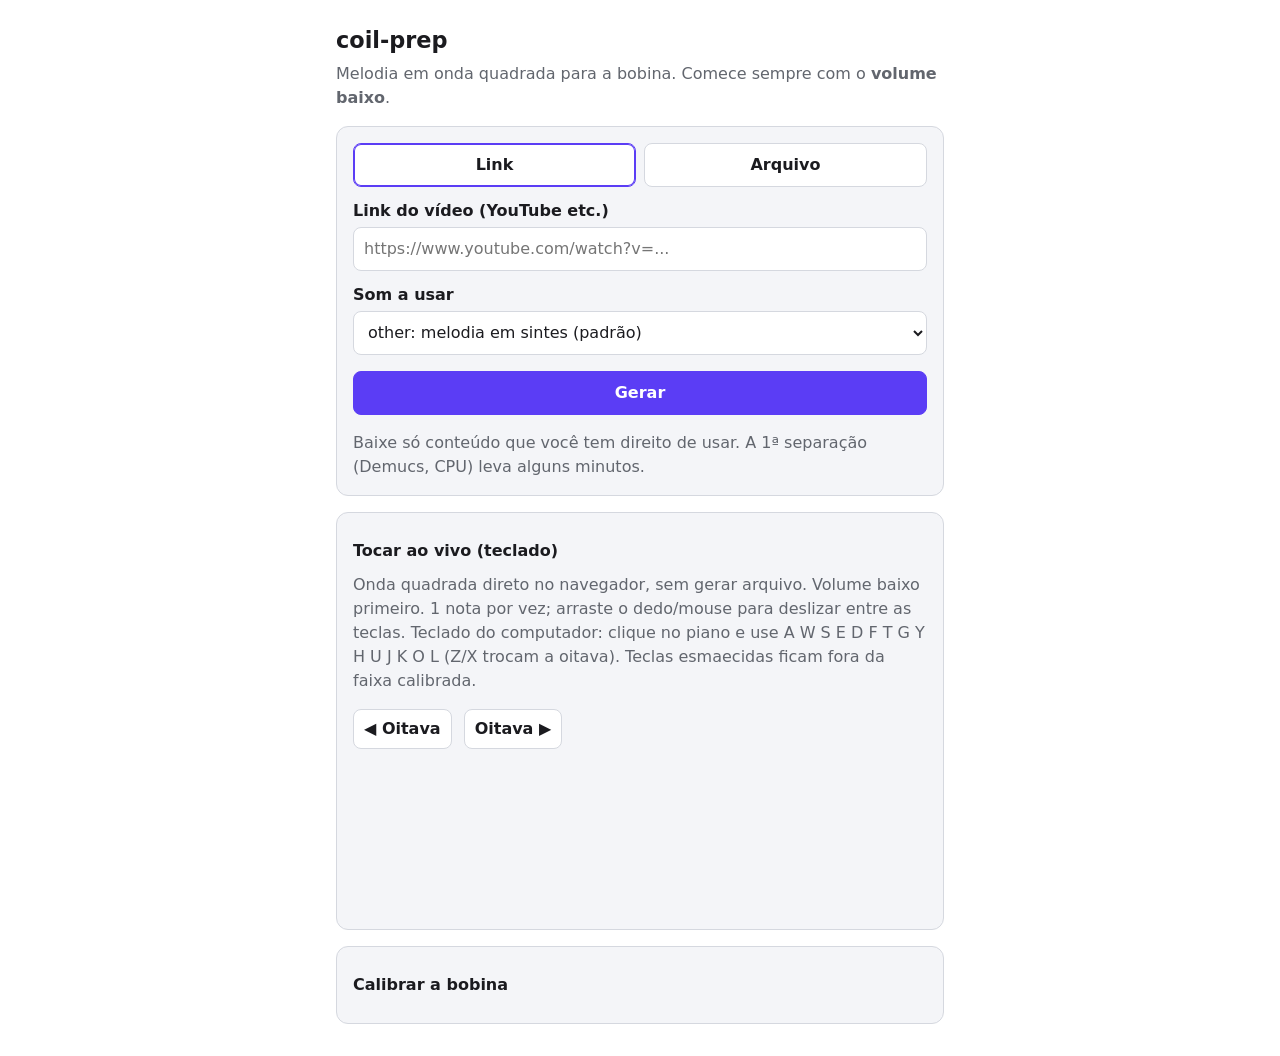
==== src/coil_prep/web/static/index.html @ ce73d296 "feat: métrica de fidelidade da onda quadrada e presets de estilo (duty x gate) Mede nota, início, en" ====
<!doctype html>
<html lang="pt-BR">
<head>
<meta charset="utf-8">
<meta name="viewport" content="width=device-width, initial-scale=1">
<title>coil-prep</title>
<link rel="icon" type="image/svg+xml" href="/favicon.svg">
<style>
  :root { --bg:#fff; --fg:#1b1b1f; --muted:#62666e; --card:#f4f5f8; --line:#d5d8df; --accent:#5b3df5; --accent-fg:#fff; --bad:#c62828; --warn:#8a5a00; }
  @media (prefers-color-scheme: dark) {
    :root { --bg:#121216; --fg:#ececf1; --muted:#9aa0ab; --card:#1c1c23; --line:#33343d; --accent:#8c78ff; --accent-fg:#101014; --bad:#ff7b72; --warn:#e3b341; }
  }
  * { box-sizing: border-box; }
  body { margin:0; background:var(--bg); color:var(--fg); font:16px/1.5 system-ui, sans-serif; }
  main { max-width:640px; margin:0 auto; padding:16px; }
  h1 { font-size:1.4rem; margin:8px 0 4px; }
  p.sub { color:var(--muted); margin:0 0 16px; }
  .card { background:var(--card); border:1px solid var(--line); border-radius:12px; padding:16px; margin-bottom:16px; }
  label { display:block; font-weight:600; margin:12px 0 4px; }
  label:first-child { margin-top:0; }
  input[type=url], input[type=file], select { width:100%; min-height:44px; padding:8px 10px; font:inherit; color:var(--fg); background:var(--bg); border:1px solid var(--line); border-radius:8px; }
  .tabs { display:flex; gap:8px; margin-bottom:12px; }
  .tabs button { flex:1; }
  button { min-height:44px; padding:8px 14px; font:inherit; font-weight:600; border-radius:8px; border:1px solid var(--line); background:var(--bg); color:var(--fg); cursor:pointer; }
  button.primary { background:var(--accent); color:var(--accent-fg); border-color:var(--accent); width:100%; margin-top:16px; }
  button[aria-pressed=true] { border-color:var(--accent); box-shadow:inset 0 0 0 1px var(--accent); }
  button:disabled { opacity:.5; cursor:not-allowed; }
  audio { width:100%; margin:4px 0 12px; }
  .hidden { display:none; }
  .muted { color:var(--muted); }
  .error { color:var(--bad); white-space:pre-wrap; }
  .warn { color:var(--warn); }
  .spin { display:inline-block; width:14px; height:14px; border:2px solid var(--line); border-top-color:var(--accent); border-radius:50%; animation:spin 1s linear infinite; vertical-align:-2px; margin-right:6px; }
  @keyframes spin { to { transform:rotate(360deg); } }
  .row { display:flex; gap:8px; }
  .row > * { flex:1; }
  input[type=number] { width:100%; min-height:44px; padding:8px 10px; font:inherit; color:var(--fg); background:var(--bg); border:1px solid var(--line); border-radius:8px; }
  details summary { cursor:pointer; font-weight:600; min-height:44px; display:flex; align-items:center; }
  table { width:100%; border-collapse:collapse; margin:8px 0; font-variant-numeric:tabular-nums; }
  td, th { text-align:left; padding:2px 8px 2px 0; }
  canvas#roll { width:100%; display:block; touch-action:none; border:1px solid var(--line); border-radius:8px; outline-offset:2px; }
  .toolbar { display:flex; flex-wrap:wrap; gap:6px; margin:8px 0; align-items:center; }
  .toolbar button { min-height:40px; padding:4px 10px; }
  .toolbar .tool.on { background:var(--accent); color:var(--bg); border-color:var(--accent); }
  .toolbar select { width:auto; min-height:40px; }
  .toolbar label { margin:0; font-weight:400; display:inline-flex; align-items:center; gap:6px; }
  details.help { margin:8px 0; }
  .kb { position:relative; height:150px; user-select:none; touch-action:none; outline-offset:2px; border-radius:8px; }
  .kb .key { position:absolute; top:0; margin:0; padding:0; min-height:0; border-radius:0 0 6px 6px; touch-action:none; }
  .kb .white { height:100%; background:#fff; color:#333; border:1px solid #9a9ea8; display:flex; align-items:flex-end; justify-content:center; padding-bottom:4px; }
  .kb .white span { font-size:.7rem; pointer-events:none; }
  .kb .black { height:60%; background:#222; border:1px solid #000; z-index:2; }
  .kb .out { opacity:.45; }
  .kb .white.on { background:var(--accent); color:var(--accent-fg); }
  .kb .black.on { background:var(--accent); }
  a.dl { display:inline-block; margin-top:4px; color:var(--accent); }
</style>
</head>
<body>
<main>
  <h1>coil-prep</h1>
  <p class="sub">Melodia em onda quadrada para a bobina. Comece sempre com o <strong>volume baixo</strong>.</p>

  <form id="form" class="card">
    <div class="tabs" role="group" aria-label="Fonte">
      <button type="button" id="tab-url" aria-pressed="true">Link</button>
      <button type="button" id="tab-file" aria-pressed="false">Arquivo</button>
    </div>
    <div id="box-url">
      <label for="url">Link do vídeo (YouTube etc.)</label>
      <input id="url" type="url" placeholder="https://www.youtube.com/watch?v=..." autocomplete="off">
    </div>
    <div id="box-file" class="hidden">
      <label for="file">Arquivo de áudio ou .mid (até 100 MB)</label>
      <input id="file" type="file" accept="audio/*,.mid,.midi,.opus,.webm">
      <details id="bm" style="margin-top:8px">
        <summary>Buscar MIDI no BitMidi</summary>
        <div class="row">
          <input id="bm-q" type="search" placeholder="ex.: mario" autocomplete="off" style="flex:3;min-height:44px;padding:8px 10px;font:inherit;color:var(--fg);background:var(--bg);border:1px solid var(--line);border-radius:8px">
          <button type="button" id="bm-go">Buscar</button>
        </div>
        <ul id="bm-list" style="padding-left:20px"></ul>
        <div class="row"><button type="button" id="bm-prev" class="hidden">‹ Anterior</button><button type="button" id="bm-next" class="hidden">Próxima ›</button></div>
        <p id="bm-msg" class="muted" style="margin:6px 0 0">Abra a página, baixe o .mid e selecione-o no campo acima (ou arraste-o para ele). O app não baixa os arquivos por você.</p>
      </details>
    </div>
    <label for="stem">Som a usar</label>
    <select id="stem">
      <option value="other">other: melodia em sintes (padrão)</option>
      <option value="vocals">vocals: voz cantada</option>
      <option value="mix">mix completo (sem separar)</option>
    </select>
    <p id="hint" class="muted hidden" style="margin:6px 0 0"></p>
    <button class="primary" id="go" type="submit">Gerar</button>
    <p class="muted" style="margin-bottom:0">Baixe só conteúdo que você tem direito de usar. A 1ª separação (Demucs, CPU) leva alguns minutos.</p>
  </form>

  <section class="card" id="kb-box">
    <details open>
      <summary>Tocar ao vivo (teclado)</summary>
      <p class="muted" style="margin-top:0">Onda quadrada direto no navegador, sem gerar arquivo. Volume baixo primeiro. 1 nota por vez; arraste o dedo/mouse para deslizar entre as teclas. Teclado do computador: clique no piano e use A W S E D F T G Y H U J K O L (Z/X trocam a oitava). Teclas esmaecidas ficam fora da faixa calibrada.</p>
      <div class="toolbar">
        <button type="button" id="kb-down" aria-label="Oitava abaixo">◀ Oitava</button>
        <strong id="kb-oct" aria-live="polite"></strong>
        <button type="button" id="kb-up" aria-label="Oitava acima">Oitava ▶</button>
      </div>
      <div class="kb" tabindex="0" role="group" aria-label="Teclado de piano (C2 a B6)"></div>
      <p id="kb-info" class="muted" style="margin:6px 0 0" aria-live="polite"></p>
    </details>
  </section>

  <section id="status" class="card hidden" aria-live="polite"></section>

  <section id="result" class="card hidden">
    <label>Resultado (onda quadrada)</label>
    <audio id="audio-result" controls preload="none"></audio>
    <label for="speed">Velocidade (mantém o tom; vale também para o download do WAV)</label>
    <select id="speed">
      <option value="0.5">0,5x</option><option value="0.75">0,75x</option>
      <option value="1" selected>1x</option><option value="1.25">1,25x</option><option value="1.5">1,5x</option>
    </select>
    <div id="box-style">
      <label for="style">Estilo da onda (timbre)</label>
      <select id="style"></select>
      <p id="style-info" class="muted" style="margin:4px 0 0"></p>
    </div>
    <div id="box-original">
      <label>Original</label>
      <audio id="audio-original" controls preload="none"></audio>
    </div>
    <div id="editor">
      <label>Editor de notas</label>
      <div class="toolbar" role="toolbar" aria-label="Ferramentas">
        <button type="button" id="ed-play" title="Tocar/pausar (Espaço)">▶</button>
        <button type="button" id="tool-select" class="tool on" aria-pressed="true" title="Selecionar (E): arraste para selecionar várias">↖ Selecionar</button>
        <button type="button" id="tool-draw" class="tool" aria-pressed="false" title="Desenhar (P): arraste para criar uma nota">✏ Desenhar</button>
        <select id="ed-snap" aria-label="Grade" title="Grade (Alt ignora)">
          <option value="0">Grade: livre</option><option value="0.01">10 ms</option>
          <option value="0.05" selected>50 ms</option><option value="0.1">100 ms</option><option value="0.25">250 ms</option>
        </select>
      </div>
      <div class="toolbar">
        <button type="button" id="ed-undo" title="Desfazer (Ctrl+Z)">↶</button>
        <button type="button" id="ed-redo" title="Refazer (Ctrl+Shift+Z)">↷</button>
        <button type="button" id="ed-dup" title="Duplicar seleção (Ctrl+D)">⧉ Duplicar</button>
        <button type="button" id="ed-del" title="Excluir (Delete)">🗑 Excluir</button>
        <button type="button" id="ed-zout" aria-label="Diminuir zoom" title="Zoom − (Ctrl+roda)">−</button>
        <button type="button" id="ed-zin" aria-label="Aumentar zoom" title="Zoom +">+</button>
        <button type="button" id="ed-fit" title="Ajustar tudo na tela (F)">⤢ Ajustar</button>
      </div>
      <div class="toolbar">
        <label><input type="checkbox" id="ed-preview" checked> Ouvir nota ao editar</label>
        <label><input type="checkbox" id="ed-follow" checked> Seguir cursor</label>
      </div>
      <canvas id="roll" aria-label="Editor de notas (piano roll)"></canvas>
      <div class="toolbar">
        <button type="button" class="primary" id="ed-apply" style="margin:0;width:auto" disabled>Aplicar e ouvir</button>
        <button type="button" id="ed-reset">Restaurar geradas</button>
      </div>
      <p id="ed-sel" class="muted" style="margin:4px 0;min-height:1.3em" aria-live="polite"></p>
      <p id="ed-msg" class="muted" style="margin:4px 0"></p>
      <details class="help"><summary>Como editar</summary>
        <p class="muted"><strong>Mouse:</strong> arraste uma nota para mover (tempo e tom); arraste as bordas para mudar a duração; no espaço vazio, arraste para selecionar várias (Shift soma); botão direito exclui; Ctrl+arrastar copia; Alt ignora a grade. Duplo clique cria uma nota; com a ferramenta Desenhar, clique e arraste cria. Roda do mouse rola, Ctrl+roda dá zoom. Clique na régua para posicionar o cursor, no teclado à esquerda para ouvir o tom.<br>
        <strong>Teclado:</strong> Espaço toca/pausa · Delete exclui · Ctrl+A tudo · Ctrl+C/X/V copia/recorta/cola no cursor · Ctrl+D duplica · Ctrl+Z/Shift+Z desfaz/refaz · setas movem (Shift = passo maior ou oitava) · E/P trocam a ferramenta · F ajusta o zoom · Esc limpa a seleção.<br>
        <strong>Toque:</strong> toque numa nota para selecionar e arraste para mover; arraste uma borda para a duração; arraste no vazio para rolar; segure e arraste no vazio para selecionar várias; pinça dá zoom e dois dedos rolam; toque duas vezes no vazio para criar.<br>
        Notas tracejadas mostram o que o app gerou e você mudou ou apagou; notas vermelhas se sobrepõem (a bobina toca uma por vez, então a anterior será cortada). O tom fica sempre dentro da faixa calibrada. Depois de editar, clique em "Aplicar e ouvir".</p>
      </details>
    </div>
    <div id="box-part" class="hidden">
      <label for="part">Trilha do MIDI (a melodia)</label>
      <select id="part"></select>
      <p class="muted" style="margin:4px 0 0">No automático, a trilha que mais parece a melodia manda e outras trilhas só preenchem as pausas dela (a melodia costuma passar de um instrumento para outro). Se saiu errado, escolha uma trilha só.</p>
    </div>
    <p id="summary" class="muted"></p>
    <p id="warnings" class="warn"></p>
    <a id="download" class="dl">Baixar WAV</a> · <a id="download-mp3" class="dl">Baixar MP3</a>
    <div id="rate" style="margin-top:16px">
      <label>Como soou na bobina?</label>
      <div class="row">
        <button type="button" id="good">👍 Soou bem</button>
        <button type="button" id="bad">👎 Soou ruim</button>
      </div>
      <div id="tag-box" class="hidden" style="margin-top:8px">
        <select id="tag" aria-label="O que deu errado?"></select>
        <button type="button" id="save-bad" style="margin-top:8px;width:100%">Salvar avaliação</button>
      </div>
    </div>
    <p id="rate-msg" class="muted"></p>
  </section>

  <section class="card">
    <details id="cal">
      <summary>Calibrar a bobina</summary>
      <p class="muted">Faixa atual: <strong id="cal-current">100–800 Hz (padrão)</strong>. Toque os tons com o volume <strong>BAIXO</strong> na bobina, anote quais soam como nota clara e informe o menor e o maior Hz.</p>
      <audio id="audio-tones" controls preload="none" src="/api/calibrate/tones.wav"></audio>
      <table id="tone-table"></table>
      <div class="row">
        <div><label for="min-hz">Menor Hz</label><input id="min-hz" type="number" min="1" step="any" inputmode="decimal"></div>
        <div><label for="max-hz">Maior Hz</label><input id="max-hz" type="number" min="1" step="any" inputmode="decimal"></div>
      </div>
      <button class="primary" id="save-cal" type="button">Salvar calibragem</button>
      <p id="cal-msg" class="muted"></p>
    </details>
  </section>
</main>
<script src="/static/editor.js"></script>
<script src="/static/piano.js"></script>
<script>
const $ = (id) => document.getElementById(id);
let mode = "url", timer = null, currentJob = null;

function setMode(m) {
  mode = m;
  $("tab-url").setAttribute("aria-pressed", m === "url");
  $("tab-file").setAttribute("aria-pressed", m === "file");
  $("box-url").classList.toggle("hidden", m !== "url");
  $("box-file").classList.toggle("hidden", m !== "file");
}
$("tab-url").onclick = () => setMode("url");
$("tab-file").onclick = () => setMode("file");

let bmPage = 0;
async function bmSearch(page) {
  const q = $("bm-q").value.trim();
  if (!q) { $("bm-msg").textContent = "Digite o que buscar."; return; }
  $("bm-msg").textContent = "Buscando...";
  try {
    const res = await fetch(`/api/bitmidi/search?q=${encodeURIComponent(q)}&page=${page}`);
    const data = await res.json();
    if (!res.ok) throw new Error(data.detail || "erro na busca");
    bmPage = page;
    const ul = $("bm-list");
    ul.textContent = "";
    for (const r of data.results) {
      const li = document.createElement("li"), a = document.createElement("a");
      a.href = r.url; a.target = "_blank"; a.rel = "noopener noreferrer"; a.textContent = r.name;
      li.appendChild(a); ul.appendChild(li);
    }
    $("bm-prev").classList.toggle("hidden", page === 0);
    $("bm-next").classList.toggle("hidden", !data.has_next);
    $("bm-msg").textContent = data.results.length
      ? "Abra a página, baixe o .mid e selecione-o no campo acima (ou arraste-o para ele)."
      : "Nenhum resultado.";
  } catch (e) { $("bm-msg").textContent = String(e.message || e); }
}
$("bm-go").onclick = () => bmSearch(0);
$("bm-q").onkeydown = (e) => { if (e.key === "Enter") { e.preventDefault(); bmSearch(0); } };
$("bm-prev").onclick = () => bmSearch(bmPage - 1);
$("bm-next").onclick = () => bmSearch(bmPage + 1);

function showStatus(html, isError) {
  const s = $("status");
  s.classList.remove("hidden");
  s.className = "card" + (isError ? " error" : "");
  s.textContent = "";
  if (!isError) { const sp = document.createElement("span"); sp.className = "spin"; s.appendChild(sp); }
  s.appendChild(document.createTextNode(html));
}

let roll = null, previewCtx = null, baseUrl = "";

function previewTone(p) {
  if (!$("ed-preview").checked) return;
  previewCtx = previewCtx || new AudioContext();
  const o = previewCtx.createOscillator(), g = previewCtx.createGain();
  o.type = "square"; o.frequency.value = 440 * 2 ** ((p - 69) / 12);
  g.gain.value = 0.05; o.connect(g); g.connect(previewCtx.destination);
  o.start(); o.stop(previewCtx.currentTime + 0.15);
}

async function loadNotes() {
  const res = await fetch(`/api/jobs/${currentJob}/notes`);
  if (!res.ok) return;
  const d = await res.json();
  if (!roll) {
    roll = new PianoRoll($("roll"), {
      onChange: () => { $("ed-apply").disabled = !roll.dirty; $("ed-msg").textContent = roll.dirty ? "Alterações ainda não aplicadas ao áudio." : ""; },
      onSeek: (t) => { $("audio-result").currentTime = t / speed; roll.setPlayhead(t); },
      onPreview: previewTone,
      onTogglePlay: () => { const a = $("audio-result"); a.paused ? a.play().catch(() => {}) : a.pause(); },
      onSelect: showSelection,
      onTool: (t) => { for (const k of ["select", "draw"]) { const b = $("tool-" + k); b.classList.toggle("on", k === t); b.setAttribute("aria-pressed", k === t); } },
    });
    roll.setSnap(parseFloat($("ed-snap").value)); roll.follow = $("ed-follow").checked;
  }
  roll.setData({ notes: d.notes, generated: d.generated, minPitch: d.min_pitch, maxPitch: d.max_pitch });
  $("ed-apply").disabled = true; $("ed-msg").textContent = "";
}

async function putNotes(notes) {
  const res = await fetch(`/api/jobs/${currentJob}/notes`, {
    method: "PUT", headers: { "Content-Type": "application/json" }, body: JSON.stringify({ notes }),
  });
  const body = await res.json().catch(() => ({}));
  if (!res.ok) { $("ed-msg").textContent = typeof body.detail === "string" ? body.detail : "Não consegui aplicar as edições."; return false; }
  roll.setData({ notes: body.notes, generated: body.generated, minPitch: body.min_pitch, maxPitch: body.max_pitch });
  setResultSrc();
  $("summary").textContent = `${body.notes.length} trechos | faixa ${body.min_hz}–${body.max_hz} Hz | pico ${body.peak_db} dBFS`;
  $("ed-apply").disabled = true; $("ed-msg").textContent = "Áudio atualizado.";
  return true;
}

$("ed-apply").onclick = async () => { if (roll && await putNotes(roll.getNotes())) $("audio-result").play().catch(() => {}); };
$("ed-reset").onclick = async () => {
  if (!roll) return;
  if (await putNotes(roll.generated.map((n) => ({ ...n })))) $("audio-result").play().catch(() => {});
};
function showSelection(g) {
  const el = $("ed-sel");
  if (!g.length) { el.textContent = ""; return; }
  const name = (p) => ["C","C#","D","D#","E","F","F#","G","G#","A","A#","B"][p % 12] + (Math.floor(p / 12) - 1);
  const hz = (p) => Math.round(440 * 2 ** ((p - 69) / 12));
  if (g.length === 1) {
    const n = g[0];
    el.textContent = `${name(n.pitch)} (${hz(n.pitch)} Hz) · início ${n.start.toFixed(2)} s · duração ${Math.round((n.end - n.start) * 1000)} ms`;
  } else el.textContent = `${g.length} notas selecionadas`;
}
$("tool-select").onclick = () => roll && roll.setTool("select");
$("tool-draw").onclick = () => roll && roll.setTool("draw");
$("ed-snap").onchange = (e) => roll && roll.setSnap(parseFloat(e.target.value));
$("ed-follow").onchange = (e) => { if (roll) roll.follow = e.target.checked; };
$("ed-dup").onclick = () => roll && roll.duplicate();
$("ed-fit").onclick = () => roll && roll.fit();
$("ed-play").onclick = () => { const a = $("audio-result"); a.paused ? a.play().catch(() => {}) : a.pause(); };
$("audio-result").addEventListener("play", () => { roll && roll.setPlaying(true); $("ed-play").textContent = "⏸"; });
for (const ev of ["pause", "ended"]) $("audio-result").addEventListener(ev, () => { roll && roll.setPlaying(false); $("ed-play").textContent = "▶"; });
$("ed-undo").onclick = () => roll && roll.undo();
$("ed-redo").onclick = () => roll && roll.redo();
$("ed-del").onclick = () => roll && roll.deleteSelected();
$("ed-zin").onclick = () => roll && roll.zoom(1.3);
$("ed-zout").onclick = () => roll && roll.zoom(1 / 1.3);
$("audio-result").addEventListener("loadedmetadata", (e) => roll && roll.setAudioDuration(e.target.duration * speed));
$("audio-result").addEventListener("timeupdate", (e) => roll && roll.setPlayhead(e.target.currentTime * speed));
$("audio-result").addEventListener("play", function tick() {
  const a = $("audio-result");
  if (roll) roll.setPlayhead(a.currentTime * speed);
  if (!a.paused && !a.ended) requestAnimationFrame(tick);
});

let speed = 1;  // 1 = original; outro valor re-renderiza as notas mais lentas/rápidas (mesmo tom)
function setResultSrc() {
  const q = speed === 1 ? "" : `&speed=${speed}`;
  $("audio-result").src = `/api/jobs/${currentJob}/audio/result?v=${Date.now()}${q}`;
  setDownloadLink();
}
function setDownloadLink() {
  const q = speed === 1 ? "" : `&speed=${speed}`;
  $("download").href = `/api/jobs/${currentJob}/audio/result?download=true${q}`;
}
function showStyle(r) {
  const f = r.fidelity || {}, sel = $("style");
  sel.innerHTML = "";
  for (const p of f.presets || []) {
    const sc = p.scores ? ` · score ${Math.round(p.scores.total * 100)}` : "";
    const hint = p.id === "auto" ? ` → ${Math.round(p.duty * 100)}%/${Math.round(p.gate * 100)}%` : "";
    sel.add(new Option(`${p.label}${hint}${sc}`, p.id));
  }
  sel.value = r.style;
  const cur = (f.presets || []).find((p) => p.id === r.style), s = cur && cur.scores;
  $("style-info").textContent = s
    ? `Nota ${Math.round(s.note * 100)}% · início ${Math.round(s.onset * 100)}% · envelope ${Math.round(s.envelope * 100)}%${s.brightness == null ? "" : ` · brilho ${Math.round(s.brightness * 100)}%`} (parecença com o original, medida no computador; só o seu ouvido na bobina decide). Duty = largura do pulso; "notas N%" = quanto de cada nota soa.`
    : "Sem medida para este preset; teste de ouvido.";
}
$("style").onchange = async (e) => {
  const res = await fetch(`/api/jobs/${currentJob}/style`, {
    method: "PUT", headers: { "Content-Type": "application/json" }, body: JSON.stringify({ style: e.target.value }),
  });
  if (!res.ok) { $("style-info").textContent = "Não consegui trocar o estilo."; return; }
  const job = await (await fetch(`/api/jobs/${currentJob}`)).json();
  showStyle(job.result); setResultSrc(); setDownloadLink();
  $("audio-result").play().catch(() => {});
};
$("speed").onchange = (e) => { speed = parseFloat(e.target.value); setResultSrc(); };

function showResult(job) {
  currentJob = job.id;
  loadNotes();
  $("rate").classList.remove("hidden");
  $("tag-box").classList.add("hidden");
  $("rate-msg").textContent = "";
  const r = job.result, base = `/api/jobs/${job.id}/audio/`;
  $("status").classList.add("hidden");
  $("result").classList.remove("hidden");
  speed = 1; $("speed").value = "1"; setResultSrc();
  showParts(r);
  showStyle(r);
  $("box-original").classList.toggle("hidden", !r.has_original);
  if (r.has_original) $("audio-original").src = base + "original";
  setDownloadLink();
  $("download").setAttribute("download", r.filename);
  $("download-mp3").href = base + "result?format=mp3&download=true";
  $("summary").textContent = `${r.notes} notas → ${r.segments} trechos | faixa ${r.min_hz}–${r.max_hz} Hz | pico ${r.peak_db} dBFS${r.shift ? ` | transposta ${r.shift > 0 ? "+" : ""}${r.shift} semitons` : ""}`;
  const w = [];
  if (r.overlap_warning) w.push(`${Math.round(r.overlap * 100)}% do tempo tem notas sobrepostas; a melodia pode sair errada. Tente outro "Som a usar".`);
  if (r.range_warning) w.push(`${Math.round(r.out_of_range * 100)}% do tempo ficou fora da faixa mesmo após transpor; essas notas foram dobradas de oitava e podem soar com saltos.`);
  if (r.moved_warning) w.push(`${Math.round(r.moved * 100)}% do tempo teve notas movidas de oitava para caber em ${r.min_hz}–${r.max_hz} Hz (a nota é a mesma, só a oitava muda; o desenho da melodia é mantido). Se a bobina aguentar, aumente o "Maior Hz" na calibragem.`);
  if (r.fast_warning) w.push(`Notas curtas (mediana ${r.median_note_ms} ms): a bobina pode não formar o arco; tente velocidade 0,75x ou 0,5x.`);
  if (!r.ok) w.push("Pico acima de -3 dBFS ou clipping.");
  $("warnings").textContent = w.join(" ");
}

const noteName = (p) => ["C","C#","D","D#","E","F","F#","G","G#","A","A#","B"][p % 12] + (Math.floor(p / 12) - 1);
function showParts(r) {
  const sel = $("part"), parts = r.parts || [];
  $("box-part").classList.toggle("hidden", parts.length < 2);
  sel.textContent = "";
  sel.add(new Option("Automático: combina as trilhas que parecem melodia", "auto"));
  for (const p of parts) {
    const used = p.used > 0 ? ` · usada ${Math.round(p.used)} s` : "";
    sel.add(new Option(`${p.name} · ${p.notes} notas · ${noteName(p.lo)}–${noteName(p.hi)}${used}`, p.id));
  }
  sel.add(new Option("Todas as trilhas misturadas", -1));
  sel.value = r.part === null || r.part === undefined ? "auto" : String(r.part);
}
$("part").onchange = (e) => submitJob(e.target.value === "auto" ? undefined : parseInt(e.target.value, 10));

async function poll(id) {
  try {
    const res = await fetch(`/api/jobs/${id}`);
    const job = await res.json();
    if (job.status === "done") { finish(); showResult(job); return; }
    if (job.status === "error") { finish(); showStatus("Erro: " + job.error, true); return; }
    showStatus(job.message);
  } catch (e) {
    finish(); showStatus("Perdi a conexão com o servidor.", true); return;
  }
  timer = setTimeout(() => poll(id), 1000);
}

function finish() { clearTimeout(timer); $("go").disabled = false; }

let lastSource = null;  // {url} ou {file}: reenviado ao trocar a trilha do MIDI

async function submitJob(part) {
  const fd = new FormData();
  fd.append("stem", $("stem").value);
  if (part !== undefined) fd.append("part", part);
  if (lastSource.url !== undefined) fd.append("url", lastSource.url);
  else if (lastSource.file) fd.append("file", lastSource.file);
  $("go").disabled = true;
  $("result").classList.add("hidden");
  $("audio-result").pause(); $("audio-original").pause();
  showStatus("Enviando...");
  try {
    const res = await fetch("/api/jobs", { method: "POST", body: fd });
    const body = await res.json();
    if (!res.ok) { finish(); showStatus(typeof body.detail === "string" ? body.detail : "Pedido inválido.", true); return; }
    poll(body.id);
  } catch (e) {
    finish(); showStatus("Não consegui falar com o servidor.", true);
  }
}

$("form").addEventListener("submit", (ev) => {
  ev.preventDefault();
  lastSource = mode === "url" ? { url: $("url").value } : { file: $("file").files[0] };
  submitJob();
});

async function sendFeedback(rating, tag) {
  const res = await fetch(`/api/jobs/${currentJob}/feedback`, {
    method: "POST", headers: { "Content-Type": "application/json" },
    body: JSON.stringify({ rating, tag }),
  });
  if (res.ok) {
    const info = await res.json();
    $("rate").classList.add("hidden");
    $("rate-msg").textContent = "Avaliação salva. Obrigado! Ela ajuda a sugerir o melhor som nas próximas." + (info.edit_recorded ? " Suas edições também foram registradas como comparação." : "");
    loadState();
  } else {
    const body = await res.json().catch(() => ({}));
    $("rate-msg").textContent = typeof body.detail === "string" ? body.detail : "Não consegui salvar a avaliação.";
  }
}
$("good").onclick = () => sendFeedback(1, null);
$("bad").onclick = () => $("tag-box").classList.remove("hidden");
$("save-bad").onclick = () => sendFeedback(-1, $("tag").value);

async function loadState() {
  try {
    const st = await (await fetch("/api/state")).json();
    const sel = $("tag");
    if (!sel.options.length) st.tags.forEach((t) => sel.add(new Option(t, t)));
    if (st.ratings > 0) {
      $("stem").value = st.suggestion;
      $("hint").textContent = `Sugestão pelo histórico (${st.ratings} avaliação(ões)): ${st.suggestion}.`;
      $("hint").classList.remove("hidden");
    }
    LiveKeyboard.configure({ peakDb: st.peak_db, minHz: st.profile && st.profile.min_hz, maxHz: st.profile && st.profile.max_hz });
    if (st.profile) {
      $("cal-current").textContent = `${st.profile.min_hz}–${st.profile.max_hz} Hz`;
      $("min-hz").value = st.profile.min_hz;
      $("max-hz").value = st.profile.max_hz;
    }
  } catch (e) { /* sem estado: a página segue com os padrões */ }
}

async function loadTones() {
  try {
    const info = await (await fetch("/api/calibrate")).json();
    const t = $("tone-table");
    t.textContent = "";
    info.tones.forEach((x) => {
      const tr = t.insertRow();
      tr.insertCell().textContent = `${x.start.toFixed(1)} s`;
      tr.insertCell().textContent = `${x.hz} Hz`;
    });
  } catch (e) { /* tabela é só apoio */ }
}

$("save-cal").onclick = async () => {
  const res = await fetch("/api/profile", {
    method: "PUT", headers: { "Content-Type": "application/json" },
    body: JSON.stringify({ min_hz: parseFloat($("min-hz").value), max_hz: parseFloat($("max-hz").value) }),
  });
  const body = await res.json().catch(() => ({}));
  if (res.ok) { $("cal-msg").textContent = "Calibragem salva."; loadState(); }
  else $("cal-msg").textContent = typeof body.detail === "string" ? body.detail : "Valores inválidos.";
};

$("cal").addEventListener("toggle", () => { if ($("cal").open) loadTones(); });
loadState();
</script>
</body>
</html>
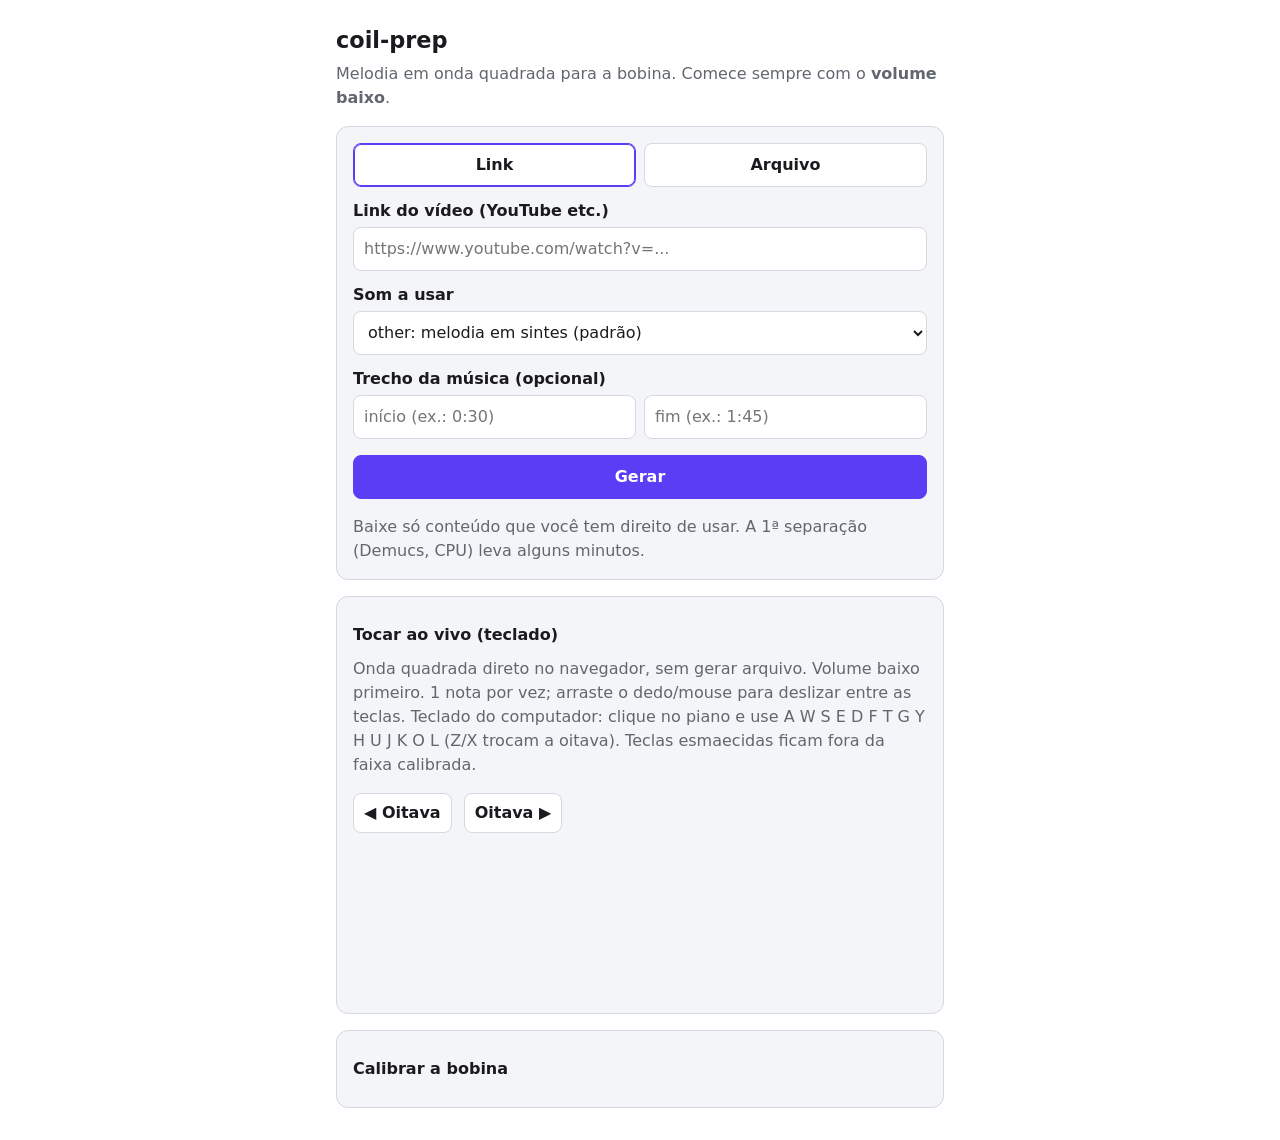
==== commit 2dbc613c: "feat: melodia de áudio fiel à referência (grade rítmica, oitava centrada), trecho, MIDI e avaliação " ====
--- a/src/coil_prep/web/static/index.html
+++ b/src/coil_prep/web/static/index.html
@@ -18,7 +18,7 @@
   .card { background:var(--card); border:1px solid var(--line); border-radius:12px; padding:16px; margin-bottom:16px; }
   label { display:block; font-weight:600; margin:12px 0 4px; }
   label:first-child { margin-top:0; }
-  input[type=url], input[type=file], select { width:100%; min-height:44px; padding:8px 10px; font:inherit; color:var(--fg); background:var(--bg); border:1px solid var(--line); border-radius:8px; }
+  input[type=url], input[type=text], input[type=file], select { width:100%; min-height:44px; padding:8px 10px; font:inherit; color:var(--fg); background:var(--bg); border:1px solid var(--line); border-radius:8px; }
   .tabs { display:flex; gap:8px; margin-bottom:12px; }
   .tabs button { flex:1; }
   button { min-height:44px; padding:8px 14px; font:inherit; font-weight:600; border-radius:8px; border:1px solid var(--line); background:var(--bg); color:var(--fg); cursor:pointer; }
@@ -91,6 +91,11 @@
       <option value="mix">mix completo (sem separar)</option>
     </select>
     <p id="hint" class="muted hidden" style="margin:6px 0 0"></p>
+    <label for="t-start">Trecho da música (opcional)</label>
+    <div class="row">
+      <input id="t-start" type="text" inputmode="decimal" placeholder="início (ex.: 0:30)" autocomplete="off" aria-label="Início do trecho">
+      <input id="t-end" type="text" inputmode="decimal" placeholder="fim (ex.: 1:45)" autocomplete="off" aria-label="Fim do trecho">
+    </div>
     <button class="primary" id="go" type="submit">Gerar</button>
     <p class="muted" style="margin-bottom:0">Baixe só conteúdo que você tem direito de usar. A 1ª separação (Demucs, CPU) leva alguns minutos.</p>
   </form>
@@ -173,7 +178,7 @@
     </div>
     <p id="summary" class="muted"></p>
     <p id="warnings" class="warn"></p>
-    <a id="download" class="dl">Baixar WAV</a> · <a id="download-mp3" class="dl">Baixar MP3</a>
+    <a id="download" class="dl">Baixar WAV</a> · <a id="download-mp3" class="dl">Baixar MP3</a> · <a id="download-mid" class="dl">Baixar MIDI</a>
     <div id="rate" style="margin-top:16px">
       <label>Como soou na bobina?</label>
       <div class="row">
@@ -389,7 +394,8 @@
   setDownloadLink();
   $("download").setAttribute("download", r.filename);
   $("download-mp3").href = base + "result?format=mp3&download=true";
-  $("summary").textContent = `${r.notes} notas → ${r.segments} trechos | faixa ${r.min_hz}–${r.max_hz} Hz | pico ${r.peak_db} dBFS${r.shift ? ` | transposta ${r.shift > 0 ? "+" : ""}${r.shift} semitons` : ""}`;
+  $("download-mid").href = `/api/jobs/${job.id}/midi`;
+  $("summary").textContent = `${r.notes} notas → ${r.segments} trechos | faixa ${r.min_hz}–${r.max_hz} Hz | pico ${r.peak_db} dBFS${r.shift ? ` | transposta ${r.shift > 0 ? "+" : ""}${r.shift} semitons` : ""}${r.bpm ? ` | ritmo na grade de ${r.bpm} BPM` : ""}`;
   const w = [];
   if (r.overlap_warning) w.push(`${Math.round(r.overlap * 100)}% do tempo tem notas sobrepostas; a melodia pode sair errada. Tente outro "Som a usar".`);
   if (r.range_warning) w.push(`${Math.round(r.out_of_range * 100)}% do tempo ficou fora da faixa mesmo após transpor; essas notas foram dobradas de oitava e podem soar com saltos.`);
@@ -431,9 +437,21 @@
 
 let lastSource = null;  // {url} ou {file}: reenviado ao trocar a trilha do MIDI
 
+// "1:30" ou "90" -> segundos; vazio -> null; inválido -> NaN
+function parseTime(text) {
+  const t = text.trim().replace(",", ".");
+  if (!t) return null;
+  const m = /^(?:(\d+):)?(\d+(?:\.\d+)?)$/.exec(t);
+  return m ? (+(m[1] || 0)) * 60 + +m[2] : NaN;
+}
+
 async function submitJob(part) {
   const fd = new FormData();
   fd.append("stem", $("stem").value);
+  const t0 = parseTime($("t-start").value), t1 = parseTime($("t-end").value);
+  if (Number.isNaN(t0) || Number.isNaN(t1)) { showStatus("Trecho inválido: use segundos (90) ou min:seg (1:30).", true); return; }
+  if (t0 !== null) fd.append("start", t0);
+  if (t1 !== null) fd.append("end", t1);
   if (part !== undefined) fd.append("part", part);
   if (lastSource.url !== undefined) fd.append("url", lastSource.url);
   else if (lastSource.file) fd.append("file", lastSource.file);
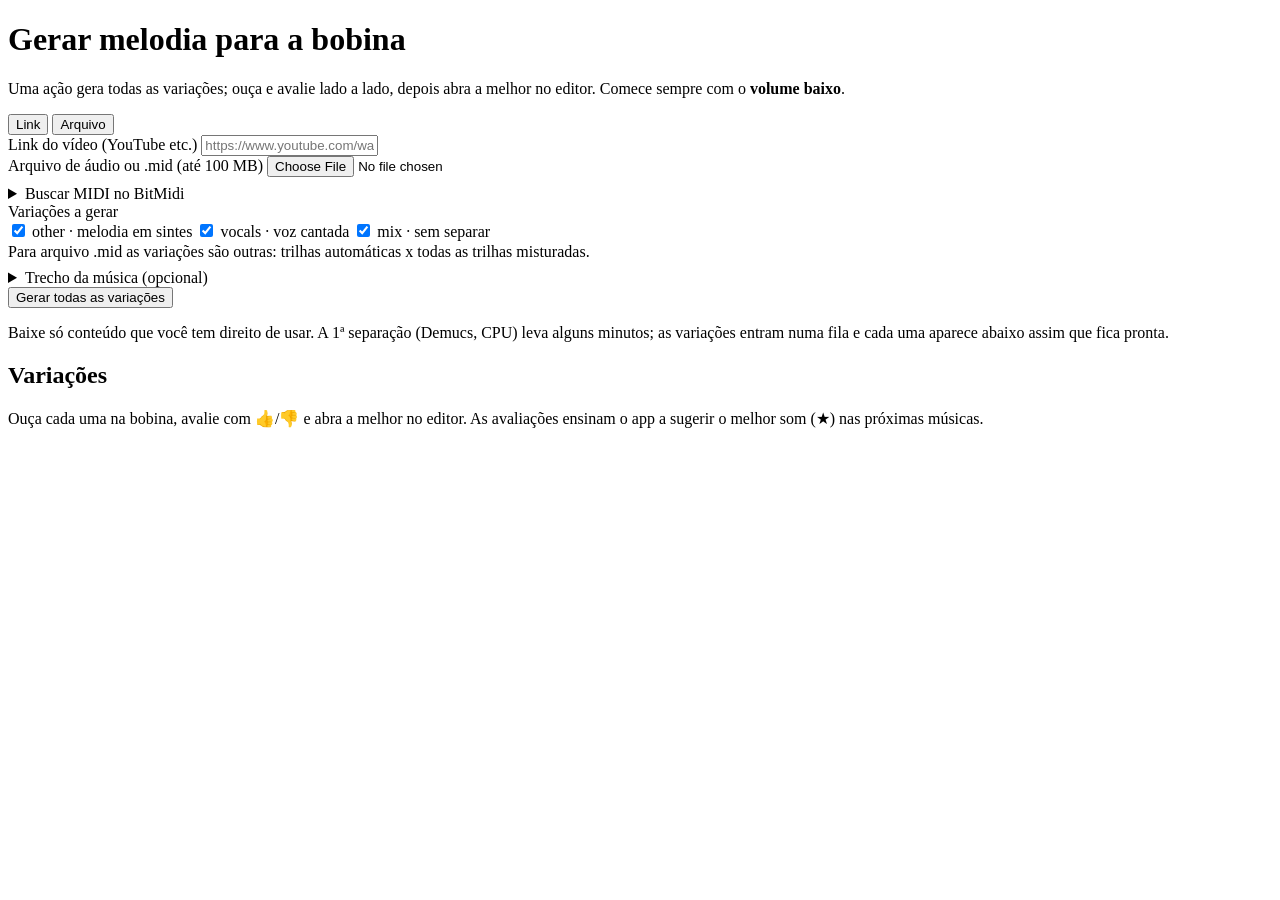
==== commit e814da03: "feat(web): telas separadas (gerar, faixa, teclado, calibrar) e geração de todas as variações de uma " ====
--- a/src/coil_prep/web/static/index.html
+++ b/src/coil_prep/web/static/index.html
@@ -5,61 +5,12 @@
 <meta name="viewport" content="width=device-width, initial-scale=1">
 <title>coil-prep</title>
 <link rel="icon" type="image/svg+xml" href="/favicon.svg">
-<style>
-  :root { --bg:#fff; --fg:#1b1b1f; --muted:#62666e; --card:#f4f5f8; --line:#d5d8df; --accent:#5b3df5; --accent-fg:#fff; --bad:#c62828; --warn:#8a5a00; }
-  @media (prefers-color-scheme: dark) {
-    :root { --bg:#121216; --fg:#ececf1; --muted:#9aa0ab; --card:#1c1c23; --line:#33343d; --accent:#8c78ff; --accent-fg:#101014; --bad:#ff7b72; --warn:#e3b341; }
-  }
-  * { box-sizing: border-box; }
-  body { margin:0; background:var(--bg); color:var(--fg); font:16px/1.5 system-ui, sans-serif; }
-  main { max-width:640px; margin:0 auto; padding:16px; }
-  h1 { font-size:1.4rem; margin:8px 0 4px; }
-  p.sub { color:var(--muted); margin:0 0 16px; }
-  .card { background:var(--card); border:1px solid var(--line); border-radius:12px; padding:16px; margin-bottom:16px; }
-  label { display:block; font-weight:600; margin:12px 0 4px; }
-  label:first-child { margin-top:0; }
-  input[type=url], input[type=text], input[type=file], select { width:100%; min-height:44px; padding:8px 10px; font:inherit; color:var(--fg); background:var(--bg); border:1px solid var(--line); border-radius:8px; }
-  .tabs { display:flex; gap:8px; margin-bottom:12px; }
-  .tabs button { flex:1; }
-  button { min-height:44px; padding:8px 14px; font:inherit; font-weight:600; border-radius:8px; border:1px solid var(--line); background:var(--bg); color:var(--fg); cursor:pointer; }
-  button.primary { background:var(--accent); color:var(--accent-fg); border-color:var(--accent); width:100%; margin-top:16px; }
-  button[aria-pressed=true] { border-color:var(--accent); box-shadow:inset 0 0 0 1px var(--accent); }
-  button:disabled { opacity:.5; cursor:not-allowed; }
-  audio { width:100%; margin:4px 0 12px; }
-  .hidden { display:none; }
-  .muted { color:var(--muted); }
-  .error { color:var(--bad); white-space:pre-wrap; }
-  .warn { color:var(--warn); }
-  .spin { display:inline-block; width:14px; height:14px; border:2px solid var(--line); border-top-color:var(--accent); border-radius:50%; animation:spin 1s linear infinite; vertical-align:-2px; margin-right:6px; }
-  @keyframes spin { to { transform:rotate(360deg); } }
-  .row { display:flex; gap:8px; }
-  .row > * { flex:1; }
-  input[type=number] { width:100%; min-height:44px; padding:8px 10px; font:inherit; color:var(--fg); background:var(--bg); border:1px solid var(--line); border-radius:8px; }
-  details summary { cursor:pointer; font-weight:600; min-height:44px; display:flex; align-items:center; }
-  table { width:100%; border-collapse:collapse; margin:8px 0; font-variant-numeric:tabular-nums; }
-  td, th { text-align:left; padding:2px 8px 2px 0; }
-  canvas#roll { width:100%; display:block; touch-action:none; border:1px solid var(--line); border-radius:8px; outline-offset:2px; }
-  .toolbar { display:flex; flex-wrap:wrap; gap:6px; margin:8px 0; align-items:center; }
-  .toolbar button { min-height:40px; padding:4px 10px; }
-  .toolbar .tool.on { background:var(--accent); color:var(--bg); border-color:var(--accent); }
-  .toolbar select { width:auto; min-height:40px; }
-  .toolbar label { margin:0; font-weight:400; display:inline-flex; align-items:center; gap:6px; }
-  details.help { margin:8px 0; }
-  .kb { position:relative; height:150px; user-select:none; touch-action:none; outline-offset:2px; border-radius:8px; }
-  .kb .key { position:absolute; top:0; margin:0; padding:0; min-height:0; border-radius:0 0 6px 6px; touch-action:none; }
-  .kb .white { height:100%; background:#fff; color:#333; border:1px solid #9a9ea8; display:flex; align-items:flex-end; justify-content:center; padding-bottom:4px; }
-  .kb .white span { font-size:.7rem; pointer-events:none; }
-  .kb .black { height:60%; background:#222; border:1px solid #000; z-index:2; }
-  .kb .out { opacity:.45; }
-  .kb .white.on { background:var(--accent); color:var(--accent-fg); }
-  .kb .black.on { background:var(--accent); }
-  a.dl { display:inline-block; margin-top:4px; color:var(--accent); }
-</style>
+<link rel="stylesheet" href="/static/app.css">
 </head>
 <body>
-<main>
-  <h1>coil-prep</h1>
-  <p class="sub">Melodia em onda quadrada para a bobina. Comece sempre com o <strong>volume baixo</strong>.</p>
+<main class="wide">
+  <h1>Gerar melodia para a bobina</h1>
+  <p class="sub">Uma ação gera todas as variações; ouça e avalie lado a lado, depois abra a melhor no editor. Comece sempre com o <strong>volume baixo</strong>.</p>
 
   <form id="form" class="card">
     <div class="tabs" role="group" aria-label="Fonte">
@@ -76,7 +27,7 @@
       <details id="bm" style="margin-top:8px">
         <summary>Buscar MIDI no BitMidi</summary>
         <div class="row">
-          <input id="bm-q" type="search" placeholder="ex.: mario" autocomplete="off" style="flex:3;min-height:44px;padding:8px 10px;font:inherit;color:var(--fg);background:var(--bg);border:1px solid var(--line);border-radius:8px">
+          <input id="bm-q" type="search" placeholder="ex.: mario" autocomplete="off" style="flex:3">
           <button type="button" id="bm-go">Buscar</button>
         </div>
         <ul id="bm-list" style="padding-left:20px"></ul>
@@ -84,135 +35,36 @@
         <p id="bm-msg" class="muted" style="margin:6px 0 0">Abra a página, baixe o .mid e selecione-o no campo acima (ou arraste-o para ele). O app não baixa os arquivos por você.</p>
       </details>
     </div>
-    <label for="stem">Som a usar</label>
-    <select id="stem">
-      <option value="other">other: melodia em sintes (padrão)</option>
-      <option value="vocals">vocals: voz cantada</option>
-      <option value="mix">mix completo (sem separar)</option>
-    </select>
-    <p id="hint" class="muted hidden" style="margin:6px 0 0"></p>
-    <label for="t-start">Trecho da música (opcional)</label>
-    <div class="row">
-      <input id="t-start" type="text" inputmode="decimal" placeholder="início (ex.: 0:30)" autocomplete="off" aria-label="Início do trecho">
-      <input id="t-end" type="text" inputmode="decimal" placeholder="fim (ex.: 1:45)" autocomplete="off" aria-label="Fim do trecho">
-    </div>
-    <button class="primary" id="go" type="submit">Gerar</button>
-    <p class="muted" style="margin-bottom:0">Baixe só conteúdo que você tem direito de usar. A 1ª separação (Demucs, CPU) leva alguns minutos.</p>
+    <label id="stems-label">Variações a gerar</label>
+    <div class="checks" id="stems" role="group" aria-labelledby="stems-label">
+      <label><input type="checkbox" value="other" checked> other · melodia em sintes</label>
+      <label><input type="checkbox" value="vocals" checked> vocals · voz cantada</label>
+      <label><input type="checkbox" value="mix" checked> mix · sem separar</label>
+    </div>
+    <p class="muted" style="margin:2px 0 0">Para arquivo .mid as variações são outras: trilhas automáticas x todas as trilhas misturadas.</p>
+    <details style="margin-top:8px">
+      <summary>Trecho da música (opcional)</summary>
+      <div class="row">
+        <input id="t-start" type="text" inputmode="decimal" placeholder="início (ex.: 0:30)" autocomplete="off" aria-label="Início do trecho">
+        <input id="t-end" type="text" inputmode="decimal" placeholder="fim (ex.: 1:45)" autocomplete="off" aria-label="Fim do trecho">
+      </div>
+    </details>
+    <button class="primary" id="go" type="submit">Gerar todas as variações</button>
+    <p class="muted" style="margin-bottom:0">Baixe só conteúdo que você tem direito de usar. A 1ª separação (Demucs, CPU) leva alguns minutos; as variações entram numa fila e cada uma aparece abaixo assim que fica pronta.</p>
   </form>
 
-  <section class="card" id="kb-box">
-    <details open>
-      <summary>Tocar ao vivo (teclado)</summary>
-      <p class="muted" style="margin-top:0">Onda quadrada direto no navegador, sem gerar arquivo. Volume baixo primeiro. 1 nota por vez; arraste o dedo/mouse para deslizar entre as teclas. Teclado do computador: clique no piano e use A W S E D F T G Y H U J K O L (Z/X trocam a oitava). Teclas esmaecidas ficam fora da faixa calibrada.</p>
-      <div class="toolbar">
-        <button type="button" id="kb-down" aria-label="Oitava abaixo">◀ Oitava</button>
-        <strong id="kb-oct" aria-live="polite"></strong>
-        <button type="button" id="kb-up" aria-label="Oitava acima">Oitava ▶</button>
-      </div>
-      <div class="kb" tabindex="0" role="group" aria-label="Teclado de piano (C2 a B6)"></div>
-      <p id="kb-info" class="muted" style="margin:6px 0 0" aria-live="polite"></p>
-    </details>
-  </section>
-
-  <section id="status" class="card hidden" aria-live="polite"></section>
-
-  <section id="result" class="card hidden">
-    <label>Resultado (onda quadrada)</label>
-    <audio id="audio-result" controls preload="none"></audio>
-    <label for="speed">Velocidade (mantém o tom; vale também para o download do WAV)</label>
-    <select id="speed">
-      <option value="0.5">0,5x</option><option value="0.75">0,75x</option>
-      <option value="1" selected>1x</option><option value="1.25">1,25x</option><option value="1.5">1,5x</option>
-    </select>
-    <div id="box-style">
-      <label for="style">Estilo da onda (timbre)</label>
-      <select id="style"></select>
-      <p id="style-info" class="muted" style="margin:4px 0 0"></p>
-    </div>
-    <div id="box-original">
-      <label>Original</label>
-      <audio id="audio-original" controls preload="none"></audio>
-    </div>
-    <div id="editor">
-      <label>Editor de notas</label>
-      <div class="toolbar" role="toolbar" aria-label="Ferramentas">
-        <button type="button" id="ed-play" title="Tocar/pausar (Espaço)">▶</button>
-        <button type="button" id="tool-select" class="tool on" aria-pressed="true" title="Selecionar (E): arraste para selecionar várias">↖ Selecionar</button>
-        <button type="button" id="tool-draw" class="tool" aria-pressed="false" title="Desenhar (P): arraste para criar uma nota">✏ Desenhar</button>
-        <select id="ed-snap" aria-label="Grade" title="Grade (Alt ignora)">
-          <option value="0">Grade: livre</option><option value="0.01">10 ms</option>
-          <option value="0.05" selected>50 ms</option><option value="0.1">100 ms</option><option value="0.25">250 ms</option>
-        </select>
-      </div>
-      <div class="toolbar">
-        <button type="button" id="ed-undo" title="Desfazer (Ctrl+Z)">↶</button>
-        <button type="button" id="ed-redo" title="Refazer (Ctrl+Shift+Z)">↷</button>
-        <button type="button" id="ed-dup" title="Duplicar seleção (Ctrl+D)">⧉ Duplicar</button>
-        <button type="button" id="ed-del" title="Excluir (Delete)">🗑 Excluir</button>
-        <button type="button" id="ed-zout" aria-label="Diminuir zoom" title="Zoom − (Ctrl+roda)">−</button>
-        <button type="button" id="ed-zin" aria-label="Aumentar zoom" title="Zoom +">+</button>
-        <button type="button" id="ed-fit" title="Ajustar tudo na tela (F)">⤢ Ajustar</button>
-      </div>
-      <div class="toolbar">
-        <label><input type="checkbox" id="ed-preview" checked> Ouvir nota ao editar</label>
-        <label><input type="checkbox" id="ed-follow" checked> Seguir cursor</label>
-      </div>
-      <canvas id="roll" aria-label="Editor de notas (piano roll)"></canvas>
-      <div class="toolbar">
-        <button type="button" class="primary" id="ed-apply" style="margin:0;width:auto" disabled>Aplicar e ouvir</button>
-        <button type="button" id="ed-reset">Restaurar geradas</button>
-      </div>
-      <p id="ed-sel" class="muted" style="margin:4px 0;min-height:1.3em" aria-live="polite"></p>
-      <p id="ed-msg" class="muted" style="margin:4px 0"></p>
-      <details class="help"><summary>Como editar</summary>
-        <p class="muted"><strong>Mouse:</strong> arraste uma nota para mover (tempo e tom); arraste as bordas para mudar a duração; no espaço vazio, arraste para selecionar várias (Shift soma); botão direito exclui; Ctrl+arrastar copia; Alt ignora a grade. Duplo clique cria uma nota; com a ferramenta Desenhar, clique e arraste cria. Roda do mouse rola, Ctrl+roda dá zoom. Clique na régua para posicionar o cursor, no teclado à esquerda para ouvir o tom.<br>
-        <strong>Teclado:</strong> Espaço toca/pausa · Delete exclui · Ctrl+A tudo · Ctrl+C/X/V copia/recorta/cola no cursor · Ctrl+D duplica · Ctrl+Z/Shift+Z desfaz/refaz · setas movem (Shift = passo maior ou oitava) · E/P trocam a ferramenta · F ajusta o zoom · Esc limpa a seleção.<br>
-        <strong>Toque:</strong> toque numa nota para selecionar e arraste para mover; arraste uma borda para a duração; arraste no vazio para rolar; segure e arraste no vazio para selecionar várias; pinça dá zoom e dois dedos rolam; toque duas vezes no vazio para criar.<br>
-        Notas tracejadas mostram o que o app gerou e você mudou ou apagou; notas vermelhas se sobrepõem (a bobina toca uma por vez, então a anterior será cortada). O tom fica sempre dentro da faixa calibrada. Depois de editar, clique em "Aplicar e ouvir".</p>
-      </details>
-    </div>
-    <div id="box-part" class="hidden">
-      <label for="part">Trilha do MIDI (a melodia)</label>
-      <select id="part"></select>
-      <p class="muted" style="margin:4px 0 0">No automático, a trilha que mais parece a melodia manda e outras trilhas só preenchem as pausas dela (a melodia costuma passar de um instrumento para outro). Se saiu errado, escolha uma trilha só.</p>
-    </div>
-    <p id="summary" class="muted"></p>
-    <p id="warnings" class="warn"></p>
-    <a id="download" class="dl">Baixar WAV</a> · <a id="download-mp3" class="dl">Baixar MP3</a> · <a id="download-mid" class="dl">Baixar MIDI</a>
-    <div id="rate" style="margin-top:16px">
-      <label>Como soou na bobina?</label>
-      <div class="row">
-        <button type="button" id="good">👍 Soou bem</button>
-        <button type="button" id="bad">👎 Soou ruim</button>
-      </div>
-      <div id="tag-box" class="hidden" style="margin-top:8px">
-        <select id="tag" aria-label="O que deu errado?"></select>
-        <button type="button" id="save-bad" style="margin-top:8px;width:100%">Salvar avaliação</button>
-      </div>
-    </div>
-    <p id="rate-msg" class="muted"></p>
-  </section>
-
-  <section class="card">
-    <details id="cal">
-      <summary>Calibrar a bobina</summary>
-      <p class="muted">Faixa atual: <strong id="cal-current">100–800 Hz (padrão)</strong>. Toque os tons com o volume <strong>BAIXO</strong> na bobina, anote quais soam como nota clara e informe o menor e o maior Hz.</p>
-      <audio id="audio-tones" controls preload="none" src="/api/calibrate/tones.wav"></audio>
-      <table id="tone-table"></table>
-      <div class="row">
-        <div><label for="min-hz">Menor Hz</label><input id="min-hz" type="number" min="1" step="any" inputmode="decimal"></div>
-        <div><label for="max-hz">Maior Hz</label><input id="max-hz" type="number" min="1" step="any" inputmode="decimal"></div>
-      </div>
-      <button class="primary" id="save-cal" type="button">Salvar calibragem</button>
-      <p id="cal-msg" class="muted"></p>
-    </details>
+  <p id="status" class="hidden" aria-live="polite"></p>
+
+  <section id="batch" class="hidden" aria-labelledby="batch-h">
+    <h2 id="batch-h">Variações <span id="batch-src" class="muted" style="font-weight:400"></span></h2>
+    <div id="grid" class="grid"></div>
+    <p class="muted">Ouça cada uma na bobina, avalie com 👍/👎 e abra a melhor no editor. As avaliações ensinam o app a sugerir o melhor som (★) nas próximas músicas.</p>
   </section>
 </main>
-<script src="/static/editor.js"></script>
-<script src="/static/piano.js"></script>
+<script src="/static/common.js"></script>
 <script>
-const $ = (id) => document.getElementById(id);
-let mode = "url", timer = null, currentJob = null;
+let mode = "url", timer = null, batchId = null, tags = [], suggestion = null, ratings = 0;
+const cards = new Map();  // job id -> {el, status}
 
 function setMode(m) {
   mode = m;
@@ -230,9 +82,7 @@
   if (!q) { $("bm-msg").textContent = "Digite o que buscar."; return; }
   $("bm-msg").textContent = "Buscando...";
   try {
-    const res = await fetch(`/api/bitmidi/search?q=${encodeURIComponent(q)}&page=${page}`);
-    const data = await res.json();
-    if (!res.ok) throw new Error(data.detail || "erro na busca");
+    const data = await getJSON(`/api/bitmidi/search?q=${encodeURIComponent(q)}&page=${page}`);
     bmPage = page;
     const ul = $("bm-list");
     ul.textContent = "";
@@ -253,189 +103,13 @@
 $("bm-prev").onclick = () => bmSearch(bmPage - 1);
 $("bm-next").onclick = () => bmSearch(bmPage + 1);
 
-function showStatus(html, isError) {
+function showStatus(text, isError) {
   const s = $("status");
-  s.classList.remove("hidden");
   s.className = "card" + (isError ? " error" : "");
   s.textContent = "";
   if (!isError) { const sp = document.createElement("span"); sp.className = "spin"; s.appendChild(sp); }
-  s.appendChild(document.createTextNode(html));
-}
-
-let roll = null, previewCtx = null, baseUrl = "";
-
-function previewTone(p) {
-  if (!$("ed-preview").checked) return;
-  previewCtx = previewCtx || new AudioContext();
-  const o = previewCtx.createOscillator(), g = previewCtx.createGain();
-  o.type = "square"; o.frequency.value = 440 * 2 ** ((p - 69) / 12);
-  g.gain.value = 0.05; o.connect(g); g.connect(previewCtx.destination);
-  o.start(); o.stop(previewCtx.currentTime + 0.15);
-}
-
-async function loadNotes() {
-  const res = await fetch(`/api/jobs/${currentJob}/notes`);
-  if (!res.ok) return;
-  const d = await res.json();
-  if (!roll) {
-    roll = new PianoRoll($("roll"), {
-      onChange: () => { $("ed-apply").disabled = !roll.dirty; $("ed-msg").textContent = roll.dirty ? "Alterações ainda não aplicadas ao áudio." : ""; },
-      onSeek: (t) => { $("audio-result").currentTime = t / speed; roll.setPlayhead(t); },
-      onPreview: previewTone,
-      onTogglePlay: () => { const a = $("audio-result"); a.paused ? a.play().catch(() => {}) : a.pause(); },
-      onSelect: showSelection,
-      onTool: (t) => { for (const k of ["select", "draw"]) { const b = $("tool-" + k); b.classList.toggle("on", k === t); b.setAttribute("aria-pressed", k === t); } },
-    });
-    roll.setSnap(parseFloat($("ed-snap").value)); roll.follow = $("ed-follow").checked;
-  }
-  roll.setData({ notes: d.notes, generated: d.generated, minPitch: d.min_pitch, maxPitch: d.max_pitch });
-  $("ed-apply").disabled = true; $("ed-msg").textContent = "";
-}
-
-async function putNotes(notes) {
-  const res = await fetch(`/api/jobs/${currentJob}/notes`, {
-    method: "PUT", headers: { "Content-Type": "application/json" }, body: JSON.stringify({ notes }),
-  });
-  const body = await res.json().catch(() => ({}));
-  if (!res.ok) { $("ed-msg").textContent = typeof body.detail === "string" ? body.detail : "Não consegui aplicar as edições."; return false; }
-  roll.setData({ notes: body.notes, generated: body.generated, minPitch: body.min_pitch, maxPitch: body.max_pitch });
-  setResultSrc();
-  $("summary").textContent = `${body.notes.length} trechos | faixa ${body.min_hz}–${body.max_hz} Hz | pico ${body.peak_db} dBFS`;
-  $("ed-apply").disabled = true; $("ed-msg").textContent = "Áudio atualizado.";
-  return true;
-}
-
-$("ed-apply").onclick = async () => { if (roll && await putNotes(roll.getNotes())) $("audio-result").play().catch(() => {}); };
-$("ed-reset").onclick = async () => {
-  if (!roll) return;
-  if (await putNotes(roll.generated.map((n) => ({ ...n })))) $("audio-result").play().catch(() => {});
-};
-function showSelection(g) {
-  const el = $("ed-sel");
-  if (!g.length) { el.textContent = ""; return; }
-  const name = (p) => ["C","C#","D","D#","E","F","F#","G","G#","A","A#","B"][p % 12] + (Math.floor(p / 12) - 1);
-  const hz = (p) => Math.round(440 * 2 ** ((p - 69) / 12));
-  if (g.length === 1) {
-    const n = g[0];
-    el.textContent = `${name(n.pitch)} (${hz(n.pitch)} Hz) · início ${n.start.toFixed(2)} s · duração ${Math.round((n.end - n.start) * 1000)} ms`;
-  } else el.textContent = `${g.length} notas selecionadas`;
-}
-$("tool-select").onclick = () => roll && roll.setTool("select");
-$("tool-draw").onclick = () => roll && roll.setTool("draw");
-$("ed-snap").onchange = (e) => roll && roll.setSnap(parseFloat(e.target.value));
-$("ed-follow").onchange = (e) => { if (roll) roll.follow = e.target.checked; };
-$("ed-dup").onclick = () => roll && roll.duplicate();
-$("ed-fit").onclick = () => roll && roll.fit();
-$("ed-play").onclick = () => { const a = $("audio-result"); a.paused ? a.play().catch(() => {}) : a.pause(); };
-$("audio-result").addEventListener("play", () => { roll && roll.setPlaying(true); $("ed-play").textContent = "⏸"; });
-for (const ev of ["pause", "ended"]) $("audio-result").addEventListener(ev, () => { roll && roll.setPlaying(false); $("ed-play").textContent = "▶"; });
-$("ed-undo").onclick = () => roll && roll.undo();
-$("ed-redo").onclick = () => roll && roll.redo();
-$("ed-del").onclick = () => roll && roll.deleteSelected();
-$("ed-zin").onclick = () => roll && roll.zoom(1.3);
-$("ed-zout").onclick = () => roll && roll.zoom(1 / 1.3);
-$("audio-result").addEventListener("loadedmetadata", (e) => roll && roll.setAudioDuration(e.target.duration * speed));
-$("audio-result").addEventListener("timeupdate", (e) => roll && roll.setPlayhead(e.target.currentTime * speed));
-$("audio-result").addEventListener("play", function tick() {
-  const a = $("audio-result");
-  if (roll) roll.setPlayhead(a.currentTime * speed);
-  if (!a.paused && !a.ended) requestAnimationFrame(tick);
-});
-
-let speed = 1;  // 1 = original; outro valor re-renderiza as notas mais lentas/rápidas (mesmo tom)
-function setResultSrc() {
-  const q = speed === 1 ? "" : `&speed=${speed}`;
-  $("audio-result").src = `/api/jobs/${currentJob}/audio/result?v=${Date.now()}${q}`;
-  setDownloadLink();
-}
-function setDownloadLink() {
-  const q = speed === 1 ? "" : `&speed=${speed}`;
-  $("download").href = `/api/jobs/${currentJob}/audio/result?download=true${q}`;
-}
-function showStyle(r) {
-  const f = r.fidelity || {}, sel = $("style");
-  sel.innerHTML = "";
-  for (const p of f.presets || []) {
-    const sc = p.scores ? ` · score ${Math.round(p.scores.total * 100)}` : "";
-    const hint = p.id === "auto" ? ` → ${Math.round(p.duty * 100)}%/${Math.round(p.gate * 100)}%` : "";
-    sel.add(new Option(`${p.label}${hint}${sc}`, p.id));
-  }
-  sel.value = r.style;
-  const cur = (f.presets || []).find((p) => p.id === r.style), s = cur && cur.scores;
-  $("style-info").textContent = s
-    ? `Nota ${Math.round(s.note * 100)}% · início ${Math.round(s.onset * 100)}% · envelope ${Math.round(s.envelope * 100)}%${s.brightness == null ? "" : ` · brilho ${Math.round(s.brightness * 100)}%`} (parecença com o original, medida no computador; só o seu ouvido na bobina decide). Duty = largura do pulso; "notas N%" = quanto de cada nota soa.`
-    : "Sem medida para este preset; teste de ouvido.";
-}
-$("style").onchange = async (e) => {
-  const res = await fetch(`/api/jobs/${currentJob}/style`, {
-    method: "PUT", headers: { "Content-Type": "application/json" }, body: JSON.stringify({ style: e.target.value }),
-  });
-  if (!res.ok) { $("style-info").textContent = "Não consegui trocar o estilo."; return; }
-  const job = await (await fetch(`/api/jobs/${currentJob}`)).json();
-  showStyle(job.result); setResultSrc(); setDownloadLink();
-  $("audio-result").play().catch(() => {});
-};
-$("speed").onchange = (e) => { speed = parseFloat(e.target.value); setResultSrc(); };
-
-function showResult(job) {
-  currentJob = job.id;
-  loadNotes();
-  $("rate").classList.remove("hidden");
-  $("tag-box").classList.add("hidden");
-  $("rate-msg").textContent = "";
-  const r = job.result, base = `/api/jobs/${job.id}/audio/`;
-  $("status").classList.add("hidden");
-  $("result").classList.remove("hidden");
-  speed = 1; $("speed").value = "1"; setResultSrc();
-  showParts(r);
-  showStyle(r);
-  $("box-original").classList.toggle("hidden", !r.has_original);
-  if (r.has_original) $("audio-original").src = base + "original";
-  setDownloadLink();
-  $("download").setAttribute("download", r.filename);
-  $("download-mp3").href = base + "result?format=mp3&download=true";
-  $("download-mid").href = `/api/jobs/${job.id}/midi`;
-  $("summary").textContent = `${r.notes} notas → ${r.segments} trechos | faixa ${r.min_hz}–${r.max_hz} Hz | pico ${r.peak_db} dBFS${r.shift ? ` | transposta ${r.shift > 0 ? "+" : ""}${r.shift} semitons` : ""}${r.bpm ? ` | ritmo na grade de ${r.bpm} BPM` : ""}`;
-  const w = [];
-  if (r.overlap_warning) w.push(`${Math.round(r.overlap * 100)}% do tempo tem notas sobrepostas; a melodia pode sair errada. Tente outro "Som a usar".`);
-  if (r.range_warning) w.push(`${Math.round(r.out_of_range * 100)}% do tempo ficou fora da faixa mesmo após transpor; essas notas foram dobradas de oitava e podem soar com saltos.`);
-  if (r.moved_warning) w.push(`${Math.round(r.moved * 100)}% do tempo teve notas movidas de oitava para caber em ${r.min_hz}–${r.max_hz} Hz (a nota é a mesma, só a oitava muda; o desenho da melodia é mantido). Se a bobina aguentar, aumente o "Maior Hz" na calibragem.`);
-  if (r.fast_warning) w.push(`Notas curtas (mediana ${r.median_note_ms} ms): a bobina pode não formar o arco; tente velocidade 0,75x ou 0,5x.`);
-  if (!r.ok) w.push("Pico acima de -3 dBFS ou clipping.");
-  $("warnings").textContent = w.join(" ");
-}
-
-const noteName = (p) => ["C","C#","D","D#","E","F","F#","G","G#","A","A#","B"][p % 12] + (Math.floor(p / 12) - 1);
-function showParts(r) {
-  const sel = $("part"), parts = r.parts || [];
-  $("box-part").classList.toggle("hidden", parts.length < 2);
-  sel.textContent = "";
-  sel.add(new Option("Automático: combina as trilhas que parecem melodia", "auto"));
-  for (const p of parts) {
-    const used = p.used > 0 ? ` · usada ${Math.round(p.used)} s` : "";
-    sel.add(new Option(`${p.name} · ${p.notes} notas · ${noteName(p.lo)}–${noteName(p.hi)}${used}`, p.id));
-  }
-  sel.add(new Option("Todas as trilhas misturadas", -1));
-  sel.value = r.part === null || r.part === undefined ? "auto" : String(r.part);
-}
-$("part").onchange = (e) => submitJob(e.target.value === "auto" ? undefined : parseInt(e.target.value, 10));
-
-async function poll(id) {
-  try {
-    const res = await fetch(`/api/jobs/${id}`);
-    const job = await res.json();
-    if (job.status === "done") { finish(); showResult(job); return; }
-    if (job.status === "error") { finish(); showStatus("Erro: " + job.error, true); return; }
-    showStatus(job.message);
-  } catch (e) {
-    finish(); showStatus("Perdi a conexão com o servidor.", true); return;
-  }
-  timer = setTimeout(() => poll(id), 1000);
-}
-
-function finish() { clearTimeout(timer); $("go").disabled = false; }
-
-let lastSource = null;  // {url} ou {file}: reenviado ao trocar a trilha do MIDI
+  s.appendChild(document.createTextNode(text));
+}
 
 // "1:30" ou "90" -> segundos; vazio -> null; inválido -> NaN
 function parseTime(text) {
@@ -445,99 +119,149 @@
   return m ? (+(m[1] || 0)) * 60 + +m[2] : NaN;
 }
 
-async function submitJob(part) {
+$("form").addEventListener("submit", async (ev) => {
+  ev.preventDefault();
   const fd = new FormData();
-  fd.append("stem", $("stem").value);
   const t0 = parseTime($("t-start").value), t1 = parseTime($("t-end").value);
   if (Number.isNaN(t0) || Number.isNaN(t1)) { showStatus("Trecho inválido: use segundos (90) ou min:seg (1:30).", true); return; }
   if (t0 !== null) fd.append("start", t0);
   if (t1 !== null) fd.append("end", t1);
-  if (part !== undefined) fd.append("part", part);
-  if (lastSource.url !== undefined) fd.append("url", lastSource.url);
-  else if (lastSource.file) fd.append("file", lastSource.file);
+  const stems = [...document.querySelectorAll("#stems input:checked")].map((c) => c.value);
+  const isMidi = mode === "file" && /\.midi?$/i.test(($("file").files[0] || {}).name || "");
+  if (!stems.length && !isMidi) { showStatus("Marque pelo menos uma variação.", true); return; }
+  fd.append("stems", stems.join(","));
+  if (mode === "url") fd.append("url", $("url").value);
+  else if ($("file").files[0]) fd.append("file", $("file").files[0]);
   $("go").disabled = true;
-  $("result").classList.add("hidden");
-  $("audio-result").pause(); $("audio-original").pause();
   showStatus("Enviando...");
   try {
-    const res = await fetch("/api/jobs", { method: "POST", body: fd });
-    const body = await res.json();
-    if (!res.ok) { finish(); showStatus(typeof body.detail === "string" ? body.detail : "Pedido inválido.", true); return; }
-    poll(body.id);
-  } catch (e) {
-    finish(); showStatus("Não consegui falar com o servidor.", true);
+    const b = await getJSON("/api/batches", { method: "POST", body: fd });
+    $("status").className = "hidden";
+    openBatch(b.id, b.jobs);
+  } catch (e) { showStatus(e.message || "Não consegui falar com o servidor.", true); }
+  $("go").disabled = false;
+});
+
+function openBatch(id, jobs) {
+  batchId = id;
+  try { localStorage.setItem("coil.batch", id); } catch (e) { /* sem storage */ }
+  history.replaceState(null, "", "?lote=" + id);
+  cards.clear();
+  $("grid").textContent = "";
+  $("batch").classList.remove("hidden");
+  render(jobs);
+  poll();
+}
+
+async function poll() {
+  clearTimeout(timer);
+  let b;
+  try { b = await getJSON(`/api/batches/${batchId}`); }
+  catch (e) {
+    // lote some quando o servidor reinicia (jobs ficam só em memória)
+    $("batch").classList.add("hidden");
+    showStatus("Este lote não existe mais (o servidor reiniciou?). Gere de novo.", true);
+    return;
   }
-}
-
-$("form").addEventListener("submit", (ev) => {
-  ev.preventDefault();
-  lastSource = mode === "url" ? { url: $("url").value } : { file: $("file").files[0] };
-  submitJob();
-});
-
-async function sendFeedback(rating, tag) {
-  const res = await fetch(`/api/jobs/${currentJob}/feedback`, {
-    method: "POST", headers: { "Content-Type": "application/json" },
-    body: JSON.stringify({ rating, tag }),
-  });
-  if (res.ok) {
-    const info = await res.json();
-    $("rate").classList.add("hidden");
-    $("rate-msg").textContent = "Avaliação salva. Obrigado! Ela ajuda a sugerir o melhor som nas próximas." + (info.edit_recorded ? " Suas edições também foram registradas como comparação." : "");
-    loadState();
-  } else {
-    const body = await res.json().catch(() => ({}));
-    $("rate-msg").textContent = typeof body.detail === "string" ? body.detail : "Não consegui salvar a avaliação.";
+  render(b.jobs);
+  if (b.jobs.some((j) => j.status === "queued" || j.status === "running")) timer = setTimeout(poll, 1000);
+}
+
+function el(tag, cls, text) {
+  const e = document.createElement(tag);
+  if (cls) e.className = cls;
+  if (text !== undefined) e.textContent = text;
+  return e;
+}
+
+function render(jobs) {
+  if (jobs.length) $("batch-src").textContent = "· " + jobs[0].source;
+  for (const j of jobs) {
+    let c = cards.get(j.id);
+    if (!c) { c = { el: el("article", "var"), key: "" }; cards.set(j.id, c); $("grid").appendChild(c.el); }
+    const key = j.status + "|" + (j.status === "running" || j.status === "queued" ? j.message : "");
+    if (c.key === key) continue;  // nada mudou: não recria (preserva o player tocando)
+    c.key = key;
+    fill(c.el, j);
   }
 }
-$("good").onclick = () => sendFeedback(1, null);
-$("bad").onclick = () => $("tag-box").classList.remove("hidden");
-$("save-bad").onclick = () => sendFeedback(-1, $("tag").value);
-
-async function loadState() {
+
+function badge(text, cls) { return el("span", "badge " + (cls || ""), text); }
+
+function fill(card, j) {
+  card.textContent = "";
+  const h = el("h3", "", j.variant || j.stem);
+  if (ratings > 0 && suggestion && j.stem === suggestion && j.status !== "error") h.appendChild(badge("★ sugerida", "star"));
+  card.appendChild(h);
+  if (j.status === "queued" || j.status === "running") {
+    const p = el("p", "muted");
+    p.appendChild(el("span", "spin"));
+    p.appendChild(document.createTextNode(j.status === "queued" ? "Na fila..." : j.message));
+    card.appendChild(p);
+    return;
+  }
+  if (j.status === "error") { card.appendChild(el("p", "error", "Erro: " + j.error)); return; }
+  const r = j.result;
+  const a = el("audio"); a.controls = true; a.preload = "none";
+  a.src = `/api/jobs/${j.id}/audio/result`;
+  a.addEventListener("play", () => { for (const o of document.querySelectorAll("audio")) if (o !== a) o.pause(); });
+  card.appendChild(a);
+  const preset = ((r.fidelity || {}).presets || []).find((p) => p.id === r.style);
+  const info = [`${r.segments} trechos`, `${r.min_hz}–${r.max_hz} Hz`];
+  if (preset && preset.scores) info.push(`parecença ${Math.round(preset.scores.total * 100)}%`);
+  if (r.bpm) info.push(`${r.bpm} BPM`);
+  card.appendChild(el("p", "muted", info.join(" · ")));
+  const w = el("p", "");
+  if (r.overlap_warning) w.appendChild(badge("polifônica", "bad"));
+  if (r.range_warning || r.moved_warning) w.appendChild(badge("oitavas movidas", "bad"));
+  if (r.fast_warning) w.appendChild(badge("notas rápidas", "bad"));
+  if (!r.ok) w.appendChild(badge("pico/clipping", "bad"));
+  if (!w.childNodes.length) w.appendChild(badge("sem avisos", "good"));
+  card.appendChild(w);
+  const rate = el("div", "actions");
+  const good = el("button", "", "👍 Soou bem"), bad = el("button", "", "👎 Soou ruim");
+  rate.append(good, bad);
+  card.appendChild(rate);
+  const tagBox = el("div", "hidden");
+  const sel = el("select"); sel.setAttribute("aria-label", "O que deu errado?");
+  tags.forEach((t) => sel.add(new Option(t, t)));
+  const save = el("button", "", "Salvar avaliação"); save.style.marginTop = "6px"; save.style.width = "100%";
+  tagBox.append(sel, save);
+  card.appendChild(tagBox);
+  const msg = el("p", "muted"); msg.style.margin = "0";
+  card.appendChild(msg);
+  const send = async (rating, tag) => {
+    try {
+      await postJSON(`/api/jobs/${j.id}/feedback`, { rating, tag });
+      rate.classList.add("hidden"); tagBox.classList.add("hidden");
+      msg.textContent = rating === 1 ? "👍 Avaliada: soou bem." : "👎 Avaliada: soou ruim.";
+      ratings += 1; refreshState();
+    } catch (e) { msg.textContent = e.message; }
+  };
+  good.onclick = () => send(1, null);
+  bad.onclick = () => tagBox.classList.remove("hidden");
+  save.onclick = () => send(-1, sel.value);
+  const open = el("a", "btn", "Abrir no editor →"); open.href = `/faixa/${j.id}`;
+  const act = el("div", "actions"); act.appendChild(open);
+  card.appendChild(act);
+}
+
+async function refreshState() {
+  const st = await loadState();
+  if (!st) return;
+  tags = st.tags; suggestion = st.suggestion; ratings = st.ratings;
+}
+
+(async () => {
+  await refreshState();
+  let id = new URLSearchParams(location.search).get("lote");
+  if (!id) { try { id = localStorage.getItem("coil.batch"); } catch (e) { /* sem storage */ } }
+  if (!id) return;
   try {
-    const st = await (await fetch("/api/state")).json();
-    const sel = $("tag");
-    if (!sel.options.length) st.tags.forEach((t) => sel.add(new Option(t, t)));
-    if (st.ratings > 0) {
-      $("stem").value = st.suggestion;
-      $("hint").textContent = `Sugestão pelo histórico (${st.ratings} avaliação(ões)): ${st.suggestion}.`;
-      $("hint").classList.remove("hidden");
-    }
-    LiveKeyboard.configure({ peakDb: st.peak_db, minHz: st.profile && st.profile.min_hz, maxHz: st.profile && st.profile.max_hz });
-    if (st.profile) {
-      $("cal-current").textContent = `${st.profile.min_hz}–${st.profile.max_hz} Hz`;
-      $("min-hz").value = st.profile.min_hz;
-      $("max-hz").value = st.profile.max_hz;
-    }
-  } catch (e) { /* sem estado: a página segue com os padrões */ }
-}
-
-async function loadTones() {
-  try {
-    const info = await (await fetch("/api/calibrate")).json();
-    const t = $("tone-table");
-    t.textContent = "";
-    info.tones.forEach((x) => {
-      const tr = t.insertRow();
-      tr.insertCell().textContent = `${x.start.toFixed(1)} s`;
-      tr.insertCell().textContent = `${x.hz} Hz`;
-    });
-  } catch (e) { /* tabela é só apoio */ }
-}
-
-$("save-cal").onclick = async () => {
-  const res = await fetch("/api/profile", {
-    method: "PUT", headers: { "Content-Type": "application/json" },
-    body: JSON.stringify({ min_hz: parseFloat($("min-hz").value), max_hz: parseFloat($("max-hz").value) }),
-  });
-  const body = await res.json().catch(() => ({}));
-  if (res.ok) { $("cal-msg").textContent = "Calibragem salva."; loadState(); }
-  else $("cal-msg").textContent = typeof body.detail === "string" ? body.detail : "Valores inválidos.";
-};
-
-$("cal").addEventListener("toggle", () => { if ($("cal").open) loadTones(); });
-loadState();
+    const b = await getJSON(`/api/batches/${id}`);
+    openBatch(b.id, b.jobs);
+  } catch (e) { /* lote antigo: começa vazio */ history.replaceState(null, "", "/"); }
+})();
 </script>
 </body>
 </html>
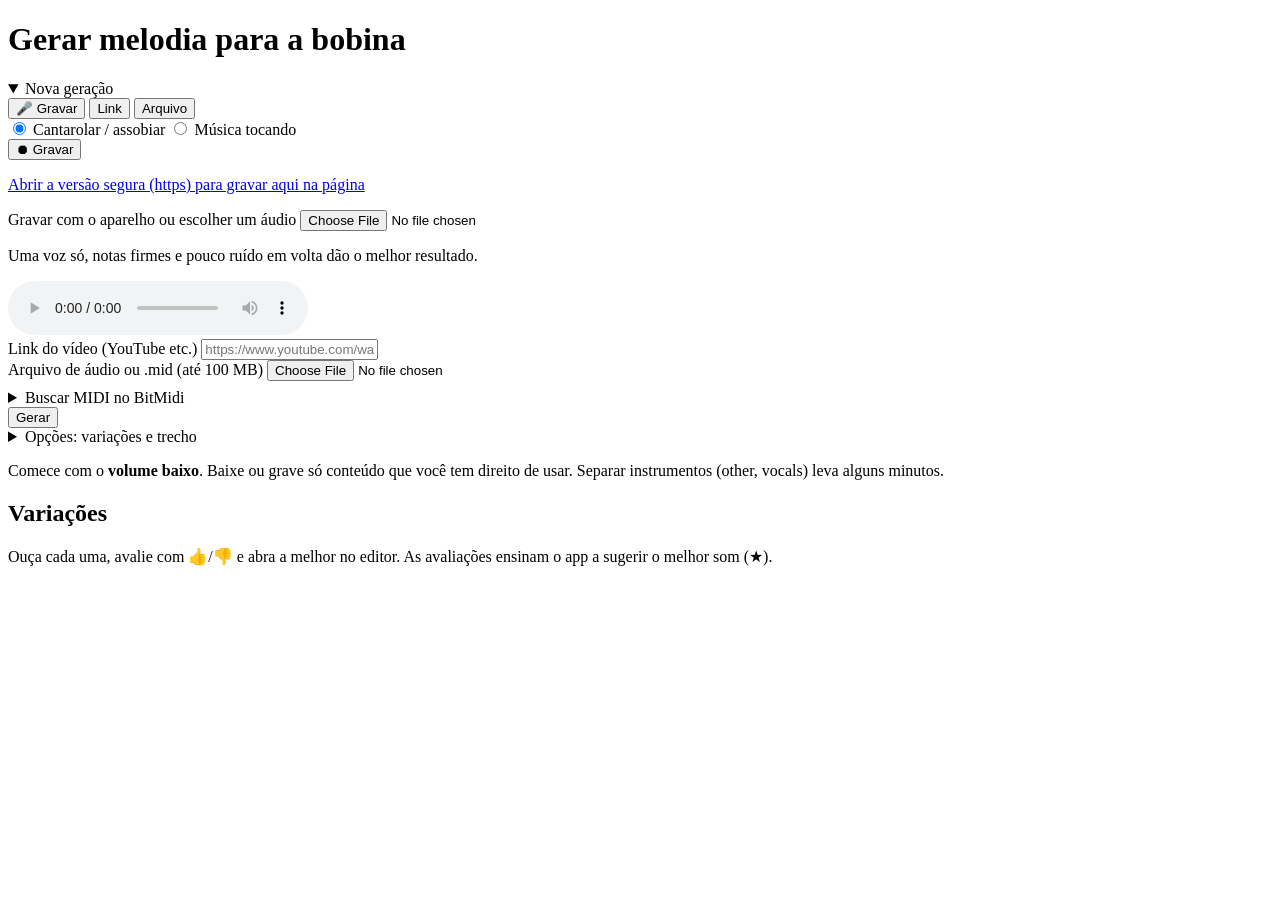
==== commit 7d064071: "feat: gravação pelo microfone, HTTPS automático e tela de geração reorganizada - Gerar: gravar (cant" ====
--- a/src/coil_prep/web/static/index.html
+++ b/src/coil_prep/web/static/index.html
@@ -10,55 +10,79 @@
 <body>
 <main class="wide">
   <h1>Gerar melodia para a bobina</h1>
-  <p class="sub">Uma ação gera todas as variações; ouça e avalie lado a lado, depois abra a melhor no editor. Comece sempre com o <strong>volume baixo</strong>.</p>
-
-  <form id="form" class="card">
-    <div class="tabs" role="group" aria-label="Fonte">
-      <button type="button" id="tab-url" aria-pressed="true">Link</button>
-      <button type="button" id="tab-file" aria-pressed="false">Arquivo</button>
-    </div>
-    <div id="box-url">
-      <label for="url">Link do vídeo (YouTube etc.)</label>
-      <input id="url" type="url" placeholder="https://www.youtube.com/watch?v=..." autocomplete="off">
-    </div>
-    <div id="box-file" class="hidden">
-      <label for="file">Arquivo de áudio ou .mid (até 100 MB)</label>
-      <input id="file" type="file" accept="audio/*,.mid,.midi,.opus,.webm">
-      <details id="bm" style="margin-top:8px">
-        <summary>Buscar MIDI no BitMidi</summary>
+
+  <details id="new" open>
+    <summary id="new-sum" class="hidden">Nova geração</summary>
+    <form id="form" class="card">
+      <div class="tabs" role="group" aria-label="Fonte">
+        <button type="button" id="tab-mic" aria-pressed="false">🎤 Gravar</button>
+        <button type="button" id="tab-url" aria-pressed="true">Link</button>
+        <button type="button" id="tab-file" aria-pressed="false">Arquivo</button>
+      </div>
+
+      <div id="box-mic" class="hidden">
+        <div class="checks" role="radiogroup" aria-label="O que você vai gravar">
+          <label><input type="radio" name="kind" value="hum" checked> Cantarolar / assobiar</label>
+          <label><input type="radio" name="kind" value="music"> Música tocando</label>
+        </div>
+        <div id="mic-live">
+          <button type="button" id="mic-btn" class="rec">⏺ Gravar</button>
+          <div class="meter" aria-hidden="true"><span id="mic-level"></span></div>
+        </div>
+        <div id="mic-fallback" class="hidden">
+          <p class="hidden" id="mic-secure"><a id="mic-https" href="#">Abrir a versão segura (https) para gravar aqui na página</a></p>
+          <label for="mic-file">Gravar com o aparelho ou escolher um áudio</label>
+          <input id="mic-file" type="file" accept="audio/*" capture>
+        </div>
+        <p id="mic-msg" class="muted" aria-live="polite">Uma voz só, notas firmes e pouco ruído em volta dão o melhor resultado.</p>
+        <audio id="mic-preview" class="hidden" controls></audio>
+      </div>
+      <div id="box-url">
+        <label for="url">Link do vídeo (YouTube etc.)</label>
+        <input id="url" type="url" placeholder="https://www.youtube.com/watch?v=..." autocomplete="off">
+      </div>
+      <div id="box-file" class="hidden">
+        <label for="file">Arquivo de áudio ou .mid (até 100 MB)</label>
+        <input id="file" type="file" accept="audio/*,.mid,.midi,.opus,.webm">
+        <details id="bm" style="margin-top:8px">
+          <summary>Buscar MIDI no BitMidi</summary>
+          <div class="row">
+            <input id="bm-q" type="search" placeholder="ex.: mario" autocomplete="off" style="flex:3">
+            <button type="button" id="bm-go">Buscar</button>
+          </div>
+          <ul id="bm-list" style="padding-left:20px"></ul>
+          <div class="row"><button type="button" id="bm-prev" class="hidden">‹ Anterior</button><button type="button" id="bm-next" class="hidden">Próxima ›</button></div>
+          <p id="bm-msg" class="muted" style="margin:6px 0 0">Abra a página, baixe o .mid e selecione-o no campo acima (ou arraste-o para ele). O app não baixa os arquivos por você.</p>
+        </details>
+      </div>
+
+      <button class="primary" id="go" type="submit">Gerar</button>
+
+      <details class="opts">
+        <summary>Opções: variações e trecho</summary>
+        <label id="stems-label">Variações a gerar</label>
+        <div class="checks" id="stems" role="group" aria-labelledby="stems-label">
+          <label><input type="checkbox" value="other" checked> other · melodia em sintes</label>
+          <label><input type="checkbox" value="vocals" checked> vocals · voz cantada</label>
+          <label><input type="checkbox" value="mix" checked> mix · sem separar</label>
+        </div>
+        <p class="muted" style="margin:2px 0 0">Para arquivo .mid as variações são outras: trilhas automáticas x todas as trilhas misturadas.</p>
+        <label for="t-start">Trecho (opcional)</label>
         <div class="row">
-          <input id="bm-q" type="search" placeholder="ex.: mario" autocomplete="off" style="flex:3">
-          <button type="button" id="bm-go">Buscar</button>
-        </div>
-        <ul id="bm-list" style="padding-left:20px"></ul>
-        <div class="row"><button type="button" id="bm-prev" class="hidden">‹ Anterior</button><button type="button" id="bm-next" class="hidden">Próxima ›</button></div>
-        <p id="bm-msg" class="muted" style="margin:6px 0 0">Abra a página, baixe o .mid e selecione-o no campo acima (ou arraste-o para ele). O app não baixa os arquivos por você.</p>
+          <input id="t-start" type="text" inputmode="decimal" placeholder="início (ex.: 0:30)" autocomplete="off" aria-label="Início do trecho">
+          <input id="t-end" type="text" inputmode="decimal" placeholder="fim (ex.: 1:45)" autocomplete="off" aria-label="Fim do trecho">
+        </div>
       </details>
-    </div>
-    <label id="stems-label">Variações a gerar</label>
-    <div class="checks" id="stems" role="group" aria-labelledby="stems-label">
-      <label><input type="checkbox" value="other" checked> other · melodia em sintes</label>
-      <label><input type="checkbox" value="vocals" checked> vocals · voz cantada</label>
-      <label><input type="checkbox" value="mix" checked> mix · sem separar</label>
-    </div>
-    <p class="muted" style="margin:2px 0 0">Para arquivo .mid as variações são outras: trilhas automáticas x todas as trilhas misturadas.</p>
-    <details style="margin-top:8px">
-      <summary>Trecho da música (opcional)</summary>
-      <div class="row">
-        <input id="t-start" type="text" inputmode="decimal" placeholder="início (ex.: 0:30)" autocomplete="off" aria-label="Início do trecho">
-        <input id="t-end" type="text" inputmode="decimal" placeholder="fim (ex.: 1:45)" autocomplete="off" aria-label="Fim do trecho">
-      </div>
-    </details>
-    <button class="primary" id="go" type="submit">Gerar todas as variações</button>
-    <p class="muted" style="margin-bottom:0">Baixe só conteúdo que você tem direito de usar. A 1ª separação (Demucs, CPU) leva alguns minutos; as variações entram numa fila e cada uma aparece abaixo assim que fica pronta.</p>
-  </form>
+      <p class="muted hint">Comece com o <strong>volume baixo</strong>. Baixe ou grave só conteúdo que você tem direito de usar. Separar instrumentos (other, vocals) leva alguns minutos.</p>
+    </form>
+  </details>
 
   <p id="status" class="hidden" aria-live="polite"></p>
 
   <section id="batch" class="hidden" aria-labelledby="batch-h">
     <h2 id="batch-h">Variações <span id="batch-src" class="muted" style="font-weight:400"></span></h2>
     <div id="grid" class="grid"></div>
-    <p class="muted">Ouça cada uma na bobina, avalie com 👍/👎 e abra a melhor no editor. As avaliações ensinam o app a sugerir o melhor som (★) nas próximas músicas.</p>
+    <p class="muted">Ouça cada uma, avalie com 👍/👎 e abra a melhor no editor. As avaliações ensinam o app a sugerir o melhor som (★).</p>
   </section>
 </main>
 <script src="/static/common.js"></script>
@@ -66,15 +90,103 @@
 let mode = "url", timer = null, batchId = null, tags = [], suggestion = null, ratings = 0;
 const cards = new Map();  // job id -> {el, status}
 
+const stemBoxes = () => [...document.querySelectorAll("#stems input")];
+let otherStems = null;  // variações marcadas antes de ir para a gravação
+// cantarolar é uma voz só (sem separar); música tocando segue as variações de um link
+function stemsForKind() {
+  const hum = document.querySelector("input[name=kind]:checked").value === "hum";
+  for (const c of stemBoxes()) c.checked = !hum || c.value === "mix";
+}
 function setMode(m) {
+  if (m === "mic" && mode !== "mic") { otherStems = stemBoxes().map((c) => c.checked); stemsForKind(); }
+  if (m !== "mic" && mode === "mic") { stopRecording(); stemBoxes().forEach((c, i) => { c.checked = otherStems[i]; }); }
   mode = m;
-  $("tab-url").setAttribute("aria-pressed", m === "url");
-  $("tab-file").setAttribute("aria-pressed", m === "file");
-  $("box-url").classList.toggle("hidden", m !== "url");
-  $("box-file").classList.toggle("hidden", m !== "file");
-}
+  for (const t of ["mic", "url", "file"]) {
+    $("tab-" + t).setAttribute("aria-pressed", m === t);
+    $("box-" + t).classList.toggle("hidden", m !== t);
+  }
+}
+$("tab-mic").onclick = () => setMode("mic");
 $("tab-url").onclick = () => setMode("url");
 $("tab-file").onclick = () => setMode("file");
+for (const r of document.querySelectorAll("input[name=kind]")) r.onchange = stemsForKind;
+
+// --- microfone ---------------------------------------------------------------------------------
+const MAX_REC = 600;  // s, como no servidor
+const canRecord = window.isSecureContext && !!navigator.mediaDevices && !!window.MediaRecorder;
+$("mic-live").classList.toggle("hidden", !canRecord);
+$("mic-fallback").classList.toggle("hidden", canRecord);
+if (location.protocol === "http:") {
+  $("mic-secure").classList.remove("hidden");
+  $("mic-https").href = "https:" + location.href.slice(5);
+}
+let recorder = null, recorded = null, recTimer = null, recCtx = null, starting = false;
+
+function setRecorded(file) {
+  recorded = file;
+  const a = $("mic-preview");
+  if (a.src) URL.revokeObjectURL(a.src);
+  a.classList.toggle("hidden", !file);
+  if (file) a.src = URL.createObjectURL(file); else a.removeAttribute("src");
+}
+function stopRecording() { if (recorder && recorder.state !== "inactive") recorder.stop(); }
+
+async function startRecording() {
+  if (starting) return;
+  starting = true;
+  const music = document.querySelector("input[name=kind]:checked").value === "music";
+  let stream;
+  try {
+    // sem os filtros de chamada: o redutor de ruído apaga notas sustentadas e instrumentos;
+    // o ganho automático só ajuda na voz (o servidor também normaliza o volume)
+    stream = await navigator.mediaDevices.getUserMedia({ audio: { echoCancellation: false, noiseSuppression: false, autoGainControl: !music } });
+  } catch (e) {
+    $("mic-msg").textContent = e.name === "NotAllowedError" ? "Permita o uso do microfone no navegador e tente de novo." : "Não consegui acessar o microfone: " + e.message;
+    starting = false; return;
+  }
+  starting = false;
+  if (mode !== "mic") { stream.getTracks().forEach((t) => t.stop()); return; }
+  setRecorded(null);
+  const chunks = [];
+  recorder = new MediaRecorder(stream);
+  recorder.ondataavailable = (e) => { if (e.data.size) chunks.push(e.data); };
+  // medidor de nível: mostra que o microfone está captando
+  recCtx = new AudioContext();
+  const an = recCtx.createAnalyser(), buf = new Uint8Array(1024), t0 = Date.now();
+  recCtx.createMediaStreamSource(stream).connect(an);
+  recTimer = setInterval(() => {
+    an.getByteTimeDomainData(buf);
+    let peak = 0;
+    for (const v of buf) peak = Math.max(peak, Math.abs(v - 128));
+    $("mic-level").style.width = Math.min(100, peak / 1.28 * 1.5) + "%";
+    const s = Math.floor((Date.now() - t0) / 1000);
+    $("mic-msg").textContent = `Gravando… ${Math.floor(s / 60)}:${String(s % 60).padStart(2, "0")}`;
+    if (s >= MAX_REC) stopRecording();
+  }, 100);
+  recorder.onstop = () => {
+    clearInterval(recTimer); recCtx.close();
+    stream.getTracks().forEach((t) => t.stop());
+    $("mic-level").style.width = "0";
+    $("mic-btn").textContent = "⏺ Gravar de novo";
+    $("mic-btn").classList.remove("on");
+    $("go").disabled = false;
+    const type = recorder.mimeType || "audio/webm";
+    const ext = type.includes("mp4") ? "mp4" : type.includes("ogg") ? "ogg" : "webm";
+    const stamp = new Date().toISOString().slice(0, 19).replace(/[:T]/g, "-");
+    if (!chunks.length) { $("mic-msg").textContent = "Nada foi gravado. Tente de novo."; return; }
+    setRecorded(new File(chunks, `gravacao-${stamp}.${ext}`, { type }));
+    $("mic-msg").textContent = "Ouça a gravação e toque em Gerar.";
+  };
+  recorder.start();
+  $("mic-btn").textContent = "⏹ Parar";
+  $("mic-btn").classList.add("on");
+  $("go").disabled = true;
+}
+$("mic-btn").onclick = () => { if (recorder && recorder.state === "recording") stopRecording(); else startRecording(); };
+$("mic-file").onchange = () => {
+  setRecorded($("mic-file").files[0] || null);
+  if (recorded) $("mic-msg").textContent = "Ouça a gravação e toque em Gerar.";
+};
 
 let bmPage = 0;
 async function bmSearch(page) {
@@ -130,7 +242,11 @@
   const isMidi = mode === "file" && /\.midi?$/i.test(($("file").files[0] || {}).name || "");
   if (!stems.length && !isMidi) { showStatus("Marque pelo menos uma variação.", true); return; }
   fd.append("stems", stems.join(","));
-  if (mode === "url") fd.append("url", $("url").value);
+  if (mode === "mic") {
+    if (!recorded) { showStatus("Grave um áudio primeiro.", true); return; }
+    fd.append("file", recorded);
+    fd.append("recording", "true");
+  } else if (mode === "url") fd.append("url", $("url").value);
   else if ($("file").files[0]) fd.append("file", $("file").files[0]);
   $("go").disabled = true;
   showStatus("Enviando...");
@@ -145,10 +261,13 @@
 function openBatch(id, jobs) {
   batchId = id;
   try { localStorage.setItem("coil.batch", id); } catch (e) { /* sem storage */ }
-  history.replaceState(null, "", "?lote=" + id);
+  history.replaceState(null, "", "?batch=" + id);
   cards.clear();
   $("grid").textContent = "";
   $("batch").classList.remove("hidden");
+  // com resultado na tela, o formulário recolhe e as variações sobem para o topo
+  $("new-sum").classList.remove("hidden");
+  $("new").open = false;
   render(jobs);
   poll();
 }
@@ -160,6 +279,7 @@
   catch (e) {
     // lote some quando o servidor reinicia (jobs ficam só em memória)
     $("batch").classList.add("hidden");
+    $("new").open = true;
     showStatus("Este lote não existe mais (o servidor reiniciou?). Gere de novo.", true);
     return;
   }
@@ -241,7 +361,7 @@
   good.onclick = () => send(1, null);
   bad.onclick = () => tagBox.classList.remove("hidden");
   save.onclick = () => send(-1, sel.value);
-  const open = el("a", "btn", "Abrir no editor →"); open.href = `/faixa/${j.id}`;
+  const open = el("a", "btn", "Abrir no editor →"); open.href = `/track/${j.id}`;
   const act = el("div", "actions"); act.appendChild(open);
   card.appendChild(act);
 }
@@ -254,7 +374,7 @@
 
 (async () => {
   await refreshState();
-  let id = new URLSearchParams(location.search).get("lote");
+  let id = new URLSearchParams(location.search).get("batch");
   if (!id) { try { id = localStorage.getItem("coil.batch"); } catch (e) { /* sem storage */ } }
   if (!id) return;
   try {
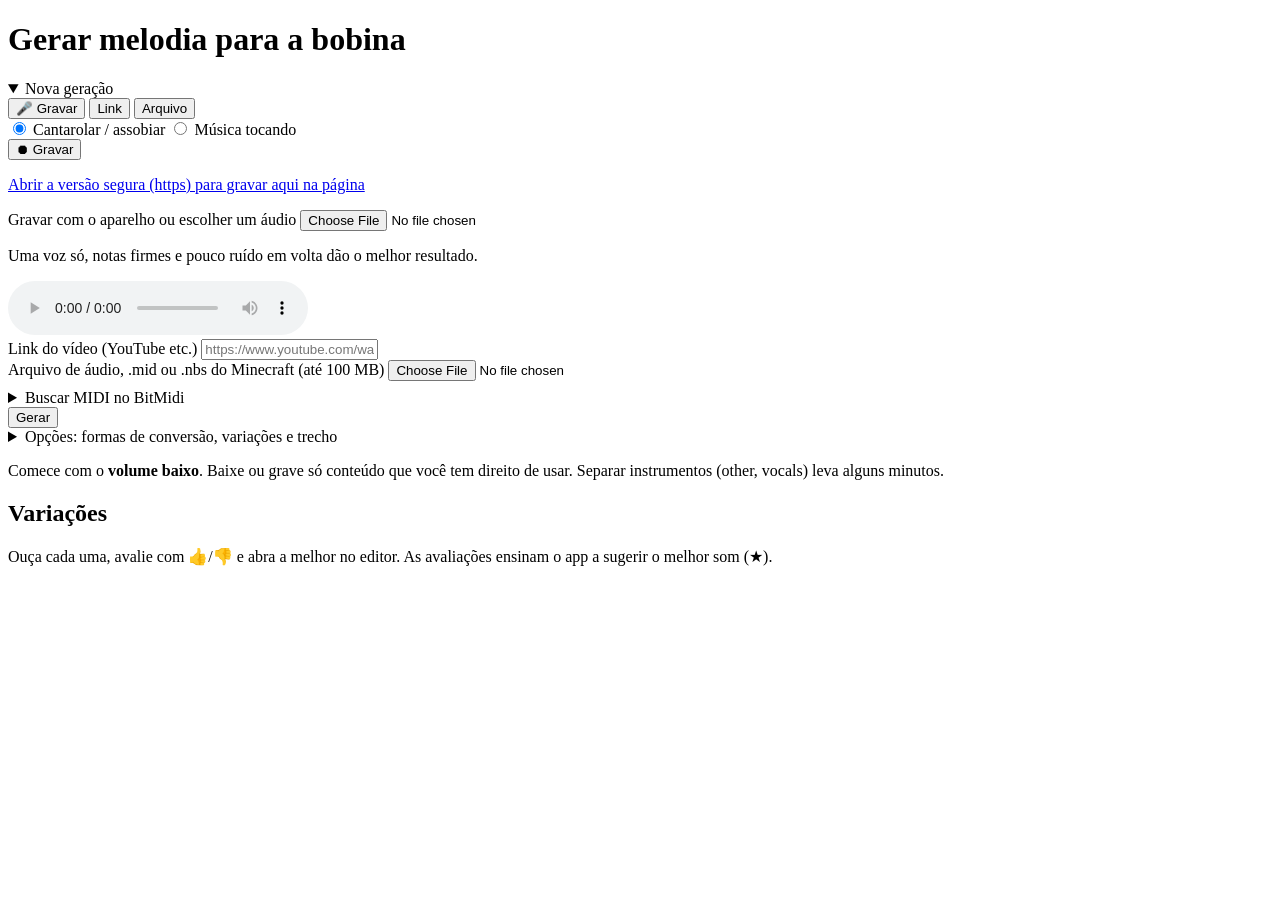
==== commit 8c9da4f3: "feat: formas de conversão combináveis e arquivos .nbs do Minecraft - Gerar: transcrição, afinação ex" ====
--- a/src/coil_prep/web/static/index.html
+++ b/src/coil_prep/web/static/index.html
@@ -42,8 +42,8 @@
         <input id="url" type="url" placeholder="https://www.youtube.com/watch?v=..." autocomplete="off">
       </div>
       <div id="box-file" class="hidden">
-        <label for="file">Arquivo de áudio ou .mid (até 100 MB)</label>
-        <input id="file" type="file" accept="audio/*,.mid,.midi,.opus,.webm">
+        <label for="file">Arquivo de áudio, .mid ou .nbs do Minecraft (até 100 MB)</label>
+        <input id="file" type="file" accept="audio/*,.mid,.midi,.nbs,.opus,.webm">
         <details id="bm" style="margin-top:8px">
           <summary>Buscar MIDI no BitMidi</summary>
           <div class="row">
@@ -59,14 +59,21 @@
       <button class="primary" id="go" type="submit">Gerar</button>
 
       <details class="opts">
-        <summary>Opções: variações e trecho</summary>
-        <label id="stems-label">Variações a gerar</label>
+        <summary>Opções: formas de conversão, variações e trecho</summary>
+        <label id="methods-label">Formas de conversão (marque várias para comparar)</label>
+        <div class="checks methods" id="methods" role="group" aria-labelledby="methods-label">
+          <label><input type="checkbox" value="melody" checked> <span><b>Transcrição de notas</b><small>reconhece as notas da música e encaixa no ritmo (padrão)</small></span></label>
+          <label><input type="checkbox" value="exact"> <span><b>Afinação exata</b><small>uma voz ou instrumento solo, na frequência em que foi tocado (só áudio)</small></span></label>
+          <label><input type="checkbox" value="noteblock"> <span><b>Estilo Note Block (Minecraft)</b><small>uma batida por tique (0,1 s), nas 25 notas do note block</small></span></label>
+          <label><input type="checkbox" value="all" checked> <span><b>Todas as trilhas misturadas</b><small>só para .mid e .nbs: mistura as trilhas em vez de escolher a melodia</small></span></label>
+        </div>
+        <label id="stems-label">Partes da música (só áudio)</label>
         <div class="checks" id="stems" role="group" aria-labelledby="stems-label">
           <label><input type="checkbox" value="other" checked> other · melodia em sintes</label>
           <label><input type="checkbox" value="vocals" checked> vocals · voz cantada</label>
           <label><input type="checkbox" value="mix" checked> mix · sem separar</label>
         </div>
-        <p class="muted" style="margin:2px 0 0">Para arquivo .mid as variações são outras: trilhas automáticas x todas as trilhas misturadas.</p>
+        <p class="muted" style="margin:2px 0 0">Cada parte marcada é gerada em cada forma de conversão marcada. Em .mid e .nbs não há partes: "Transcrição" usa as trilhas automáticas.</p>
         <label for="t-start">Trecho (opcional)</label>
         <div class="row">
           <input id="t-start" type="text" inputmode="decimal" placeholder="início (ex.: 0:30)" autocomplete="off" aria-label="Início do trecho">
@@ -90,26 +97,42 @@
 let mode = "url", timer = null, batchId = null, tags = [], suggestion = null, ratings = 0;
 const cards = new Map();  // job id -> {el, status}
 
-const stemBoxes = () => [...document.querySelectorAll("#stems input")];
-let otherStems = null;  // variações marcadas antes de ir para a gravação
-// cantarolar é uma voz só (sem separar); música tocando segue as variações de um link
-function stemsForKind() {
+const boxes = () => [...document.querySelectorAll("#stems input, #methods input")];
+const picked = (id) => [...document.querySelectorAll(`#${id} input:checked`)].map((c) => c.value);
+let saved = null;  // marcações de antes de ir para a gravação
+// cantarolar é uma voz só: afinação exata, sem separar; música tocando segue as opções de um link
+function optionsForKind() {
   const hum = document.querySelector("input[name=kind]:checked").value === "hum";
-  for (const c of stemBoxes()) c.checked = !hum || c.value === "mix";
-}
+  for (const c of document.querySelectorAll("#stems input")) c.checked = !hum || c.value === "mix";
+  for (const c of document.querySelectorAll("#methods input")) c.checked = hum ? c.value === "exact" : c.value === "melody";
+  countVariations();
+}
+const isNotesFile = () => mode === "file" && /\.(midi?|nbs)$/i.test(($("file").files[0] || {}).name || "");
+// mostra no botão quantas variações serão geradas
+function countVariations() {
+  const methods = picked("methods"), stems = picked("stems");
+  const n = isNotesFile()
+    ? methods.filter((m) => m !== "exact").length
+    : stems.length * methods.filter((m) => m !== "all").length;
+  $("go").textContent = n > 1 ? `Gerar ${n} variações` : "Gerar";
+  return n;
+}
+for (const c of boxes()) c.addEventListener("change", countVariations);
+$("file").addEventListener("change", countVariations);
 function setMode(m) {
-  if (m === "mic" && mode !== "mic") { otherStems = stemBoxes().map((c) => c.checked); stemsForKind(); }
-  if (m !== "mic" && mode === "mic") { stopRecording(); stemBoxes().forEach((c, i) => { c.checked = otherStems[i]; }); }
+  if (m === "mic" && mode !== "mic") { saved = boxes().map((c) => c.checked); mode = m; optionsForKind(); }
+  if (m !== "mic" && mode === "mic") { stopRecording(); boxes().forEach((c, i) => { c.checked = saved[i]; }); }
   mode = m;
   for (const t of ["mic", "url", "file"]) {
     $("tab-" + t).setAttribute("aria-pressed", m === t);
     $("box-" + t).classList.toggle("hidden", m !== t);
   }
+  countVariations();
 }
 $("tab-mic").onclick = () => setMode("mic");
 $("tab-url").onclick = () => setMode("url");
 $("tab-file").onclick = () => setMode("file");
-for (const r of document.querySelectorAll("input[name=kind]")) r.onchange = stemsForKind;
+for (const r of document.querySelectorAll("input[name=kind]")) r.onchange = optionsForKind;
 
 // --- microfone ---------------------------------------------------------------------------------
 const MAX_REC = 600;  // s, como no servidor
@@ -238,10 +261,13 @@
   if (Number.isNaN(t0) || Number.isNaN(t1)) { showStatus("Trecho inválido: use segundos (90) ou min:seg (1:30).", true); return; }
   if (t0 !== null) fd.append("start", t0);
   if (t1 !== null) fd.append("end", t1);
-  const stems = [...document.querySelectorAll("#stems input:checked")].map((c) => c.value);
-  const isMidi = mode === "file" && /\.midi?$/i.test(($("file").files[0] || {}).name || "");
-  if (!stems.length && !isMidi) { showStatus("Marque pelo menos uma variação.", true); return; }
-  fd.append("stems", stems.join(","));
+  const stems = picked("stems"), methods = picked("methods");
+  if (!countVariations()) {
+    showStatus(isNotesFile() ? "Para .mid/.nbs marque Transcrição, Note Block ou Todas as trilhas." : "Marque pelo menos uma parte e uma forma de conversão.", true);
+    return;
+  }
+  if (stems.length) fd.append("stems", stems.join(","));
+  fd.append("methods", methods.join(","));
   if (mode === "mic") {
     if (!recorded) { showStatus("Grave um áudio primeiro.", true); return; }
     fd.append("file", recorded);
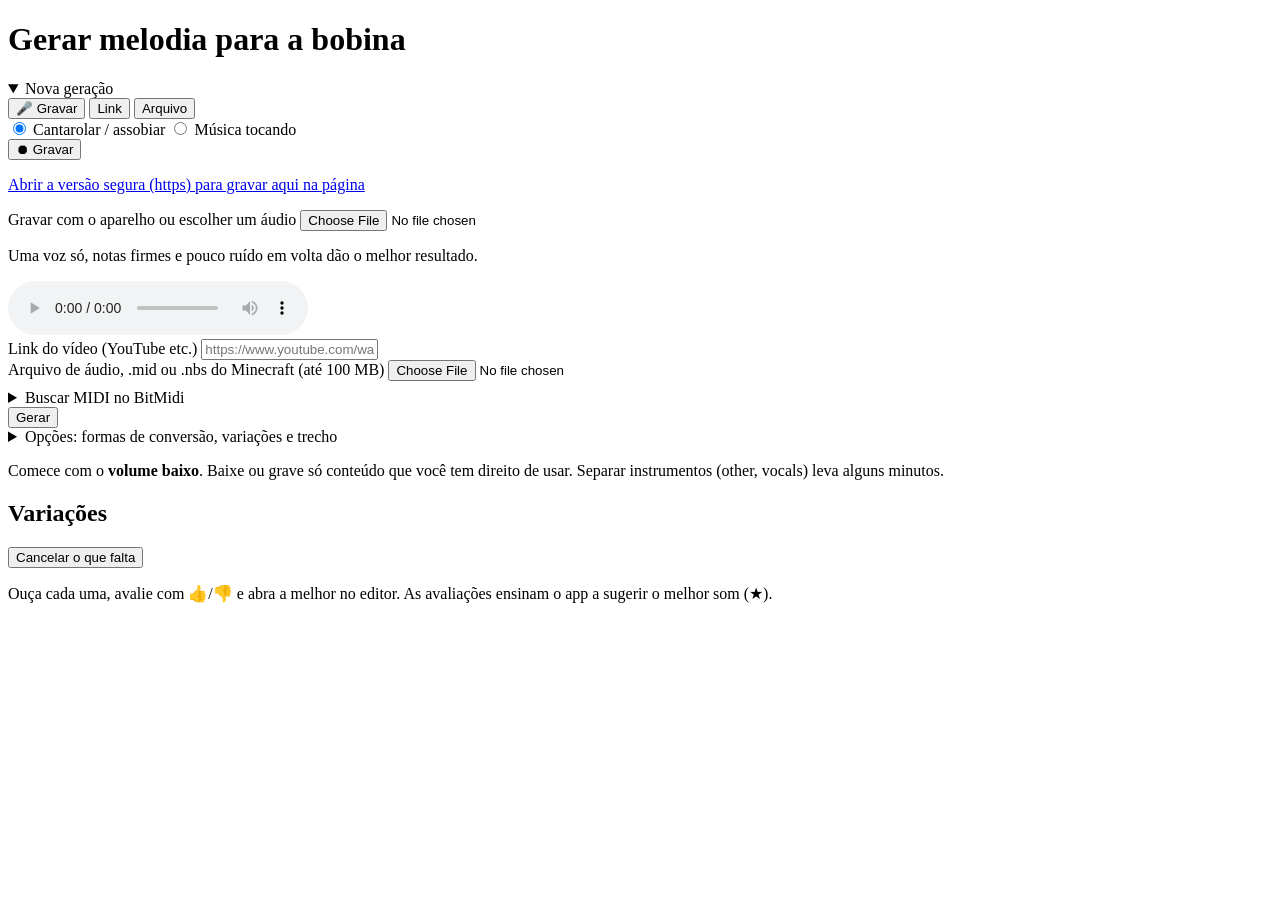
==== commit 6d2c040d: "fix(web): lote resiste a quedas de conexão e pode ser cancelado - a página tenta de novo quando a co" ====
--- a/src/coil_prep/web/static/index.html
+++ b/src/coil_prep/web/static/index.html
@@ -64,6 +64,8 @@
         <div class="checks methods" id="methods" role="group" aria-labelledby="methods-label">
           <label><input type="checkbox" value="melody" checked> <span><b>Transcrição de notas</b><small>reconhece as notas da música e encaixa no ritmo (padrão)</small></span></label>
           <label><input type="checkbox" value="exact"> <span><b>Afinação exata</b><small>uma voz ou instrumento solo, na frequência em que foi tocado (só áudio)</small></span></label>
+          <label><input type="checkbox" value="vocalpitch"> <span><b>Voz da música (RMVPE)</b><small>mede a melodia cantada direto na música, na afinação em que foi cantada (só áudio; 1ª vez baixa 362 MB)</small></span></label>
+          <label><input type="checkbox" value="mt3"> <span><b>YourMT3+</b><small>transcrição de vários instrumentos mais precisa que a padrão, porém lenta em CPU (só áudio; 1ª vez baixa 536 MB)</small></span></label>
           <label><input type="checkbox" value="noteblock"> <span><b>Estilo Note Block (Minecraft)</b><small>uma batida por tique (0,1 s), nas 25 notas do note block</small></span></label>
           <label><input type="checkbox" value="all" checked> <span><b>Todas as trilhas misturadas</b><small>só para .mid e .nbs: mistura as trilhas em vez de escolher a melodia</small></span></label>
         </div>
@@ -71,8 +73,17 @@
         <div class="checks" id="stems" role="group" aria-labelledby="stems-label">
           <label><input type="checkbox" value="other" checked> other · melodia em sintes</label>
           <label><input type="checkbox" value="vocals" checked> vocals · voz cantada</label>
+          <label><input type="checkbox" value="piano"> piano</label>
+          <label><input type="checkbox" value="guitar"> guitar · guitarra/violão</label>
           <label><input type="checkbox" value="mix" checked> mix · sem separar</label>
         </div>
+        <label id="seps-label">Separador das partes</label>
+        <div class="checks methods" id="seps" role="group" aria-labelledby="seps-label">
+          <label><input type="checkbox" value="demucs" checked> <span><b>Demucs</b><small>rápido (~1 min por música de 3 min neste PC)</small></span></label>
+          <label><input type="checkbox" value="demucs_hq"> <span><b>Demucs fino</b><small>4 modelos afinados: menos vazamento, ~4x mais lento</small></span></label>
+          <label><input type="checkbox" value="roformer"> <span><b>RoFormer (voz)</b><small>o melhor para isolar a voz; nas outras partes usa o Demucs (1ª vez baixa ~0,9 GB)</small></span></label>
+        </div>
+        <p class="muted" style="margin:2px 0 0">Piano e guitarra usam sempre o Demucs de 6 partes (a separação de piano é a mais fraca).</p>
         <p class="muted" style="margin:2px 0 0">Cada parte marcada é gerada em cada forma de conversão marcada. Em .mid e .nbs não há partes: "Transcrição" usa as trilhas automáticas.</p>
         <label for="t-start">Trecho (opcional)</label>
         <div class="row">
@@ -88,6 +99,7 @@
 
   <section id="batch" class="hidden" aria-labelledby="batch-h">
     <h2 id="batch-h">Variações <span id="batch-src" class="muted" style="font-weight:400"></span></h2>
+    <div class="toolbar"><span id="batch-count" class="muted"></span><button type="button" id="cancel" class="hidden">Cancelar o que falta</button></div>
     <div id="grid" class="grid"></div>
     <p class="muted">Ouça cada uma, avalie com 👍/👎 e abra a melhor no editor. As avaliações ensinam o app a sugerir o melhor som (★).</p>
   </section>
@@ -97,23 +109,36 @@
 let mode = "url", timer = null, batchId = null, tags = [], suggestion = null, ratings = 0;
 const cards = new Map();  // job id -> {el, status}
 
-const boxes = () => [...document.querySelectorAll("#stems input, #methods input")];
+const boxes = () => [...document.querySelectorAll("#stems input, #methods input, #seps input")];
 const picked = (id) => [...document.querySelectorAll(`#${id} input:checked`)].map((c) => c.value);
 let saved = null;  // marcações de antes de ir para a gravação
 // cantarolar é uma voz só: afinação exata, sem separar; música tocando segue as opções de um link
 function optionsForKind() {
   const hum = document.querySelector("input[name=kind]:checked").value === "hum";
-  for (const c of document.querySelectorAll("#stems input")) c.checked = !hum || c.value === "mix";
+  const stems = hum ? ["mix"] : ["other", "vocals", "mix"];
+  for (const c of document.querySelectorAll("#stems input")) c.checked = stems.includes(c.value);
+  for (const c of document.querySelectorAll("#seps input")) c.checked = c.value === "demucs";
   for (const c of document.querySelectorAll("#methods input")) c.checked = hum ? c.value === "exact" : c.value === "melody";
   countVariations();
 }
 const isNotesFile = () => mode === "file" && /\.(midi?|nbs)$/i.test(($("file").files[0] || {}).name || "");
 // mostra no botão quantas variações serão geradas
+const AUDIO_ONLY = ["exact", "vocalpitch", "mt3"];
+// mesmo modelo = mesmo resultado (como no servidor): conta só as combinações diferentes
+function modelFor(stem, sep) {
+  if (stem === "mix") return "none";
+  if (stem === "piano" || stem === "guitar") return "6s";
+  if (sep === "roformer") return stem === "vocals" ? "roformer" : "demucs";
+  return sep;
+}
 function countVariations() {
-  const methods = picked("methods"), stems = picked("stems");
-  const n = isNotesFile()
-    ? methods.filter((m) => m !== "exact").length
-    : stems.length * methods.filter((m) => m !== "all").length;
+  const methods = picked("methods"), stems = picked("stems"), seps = picked("seps");
+  let n;
+  if (isNotesFile()) n = methods.filter((m) => !AUDIO_ONLY.includes(m)).length;
+  else {
+    const combos = new Set(stems.flatMap((s) => seps.map((sep) => s + ":" + modelFor(s, sep))));
+    n = combos.size * methods.filter((m) => m !== "all").length;
+  }
   $("go").textContent = n > 1 ? `Gerar ${n} variações` : "Gerar";
   return n;
 }
@@ -268,19 +293,38 @@
   }
   if (stems.length) fd.append("stems", stems.join(","));
   fd.append("methods", methods.join(","));
+  const seps = picked("seps");
+  if (!seps.length) { showStatus("Marque pelo menos um separador.", true); return; }
+  fd.append("separators", seps.join(","));
   if (mode === "mic") {
     if (!recorded) { showStatus("Grave um áudio primeiro.", true); return; }
     fd.append("file", recorded);
     fd.append("recording", "true");
   } else if (mode === "url") fd.append("url", $("url").value);
   else if ($("file").files[0]) fd.append("file", $("file").files[0]);
+  const n = countVariations();
+  if (n > 12 && !confirm(`Gerar ${n} variações? Cada uma separa e transcreve a música de novo: numa música inteira, com YourMT3+, RoFormer ou Demucs fino, isso leva bem mais de uma hora. Elas aparecem uma a uma, e o computador fica ocupado até o fim.`)) return;
   $("go").disabled = true;
   showStatus("Enviando...");
   try {
     const b = await getJSON("/api/batches", { method: "POST", body: fd });
     $("status").className = "hidden";
     openBatch(b.id, b.jobs);
-  } catch (e) { showStatus(e.message || "Não consegui falar com o servidor.", true); }
+  } catch (e) {
+    // a resposta pode ter se perdido depois de o lote ser criado: procura um lote recém-criado
+    let found = null;
+    if (e.network) {
+      for (let i = 0; i < 5 && !found; i++) {
+        await new Promise((r) => setTimeout(r, 2000));
+        try {
+          const r = await getJSON("/api/batches");
+          found = r.batches.find((x) => r.now - x.created < 120);  // relógio do servidor
+        } catch (_) { /* ainda sem conexão */ }
+      }
+    }
+    if (found) { $("status").className = "hidden"; const b = await getJSON(`/api/batches/${found.id}`); openBatch(b.id, b.jobs); }
+    else showStatus(e.message || "Não consegui falar com o servidor.", true);
+  }
   $("go").disabled = false;
 });
 
@@ -298,18 +342,30 @@
   poll();
 }
 
+let pollFails = 0;
 async function poll() {
   clearTimeout(timer);
   let b;
   try { b = await getJSON(`/api/batches/${batchId}`); }
   catch (e) {
-    // lote some quando o servidor reinicia (jobs ficam só em memória)
-    $("batch").classList.add("hidden");
-    $("new").open = true;
-    showStatus("Este lote não existe mais (o servidor reiniciou?). Gere de novo.", true);
+    if (e.status === 404) {  // lote some quando o servidor reinicia (jobs ficam só em memória)
+      $("batch").classList.add("hidden");
+      $("new").open = true;
+      showStatus("Este lote não existe mais (o servidor reiniciou?). Gere de novo.", true);
+      return;
+    }
+    // conexão caiu (tela bloqueada, wi-fi...): o servidor continua gerando; tenta de novo
+    pollFails += 1;
+    showStatus(`Conexão perdida; tentando de novo… (as variações continuam sendo geradas no computador)`, true);
+    timer = setTimeout(poll, Math.min(15000, 1000 * 2 ** Math.min(pollFails, 4)));
     return;
   }
+  if (pollFails) { pollFails = 0; $("status").className = "hidden"; }
   render(b.jobs);
+  const by = (s) => b.jobs.filter((j) => j.status === s).length;
+  const waiting = by("queued");
+  $("batch-count").textContent = `${by("done")} prontas · ${by("running") ? "1 gerando · " : ""}${waiting} na fila${by("error") ? ` · ${by("error")} com erro` : ""}${by("canceled") ? ` · ${by("canceled")} canceladas` : ""}`;
+  $("cancel").classList.toggle("hidden", !waiting);
   if (b.jobs.some((j) => j.status === "queued" || j.status === "running")) timer = setTimeout(poll, 1000);
 }
 
@@ -339,6 +395,7 @@
   const h = el("h3", "", j.variant || j.stem);
   if (ratings > 0 && suggestion && j.stem === suggestion && j.status !== "error") h.appendChild(badge("★ sugerida", "star"));
   card.appendChild(h);
+  if (j.status === "canceled") { card.appendChild(el("p", "muted", "Cancelada (não foi gerada).")); return; }
   if (j.status === "queued" || j.status === "running") {
     const p = el("p", "muted");
     p.appendChild(el("span", "spin"));
@@ -398,6 +455,16 @@
   tags = st.tags; suggestion = st.suggestion; ratings = st.ratings;
 }
 
+$("cancel").onclick = async () => {
+  if (!batchId || !confirm("Cancelar as variações que ainda não começaram? A que está sendo gerada agora termina.")) return;
+  try { await postJSON(`/api/batches/${batchId}/cancel`, {}); poll(); } catch (e) { showStatus(e.message, true); }
+};
+
+// voltou para a aba (tela desbloqueada): atualiza na hora em vez de esperar o próximo ciclo
+document.addEventListener("visibilitychange", () => {
+  if (document.visibilityState === "visible" && batchId) poll();
+});
+
 (async () => {
   await refreshState();
   let id = new URLSearchParams(location.search).get("batch");
